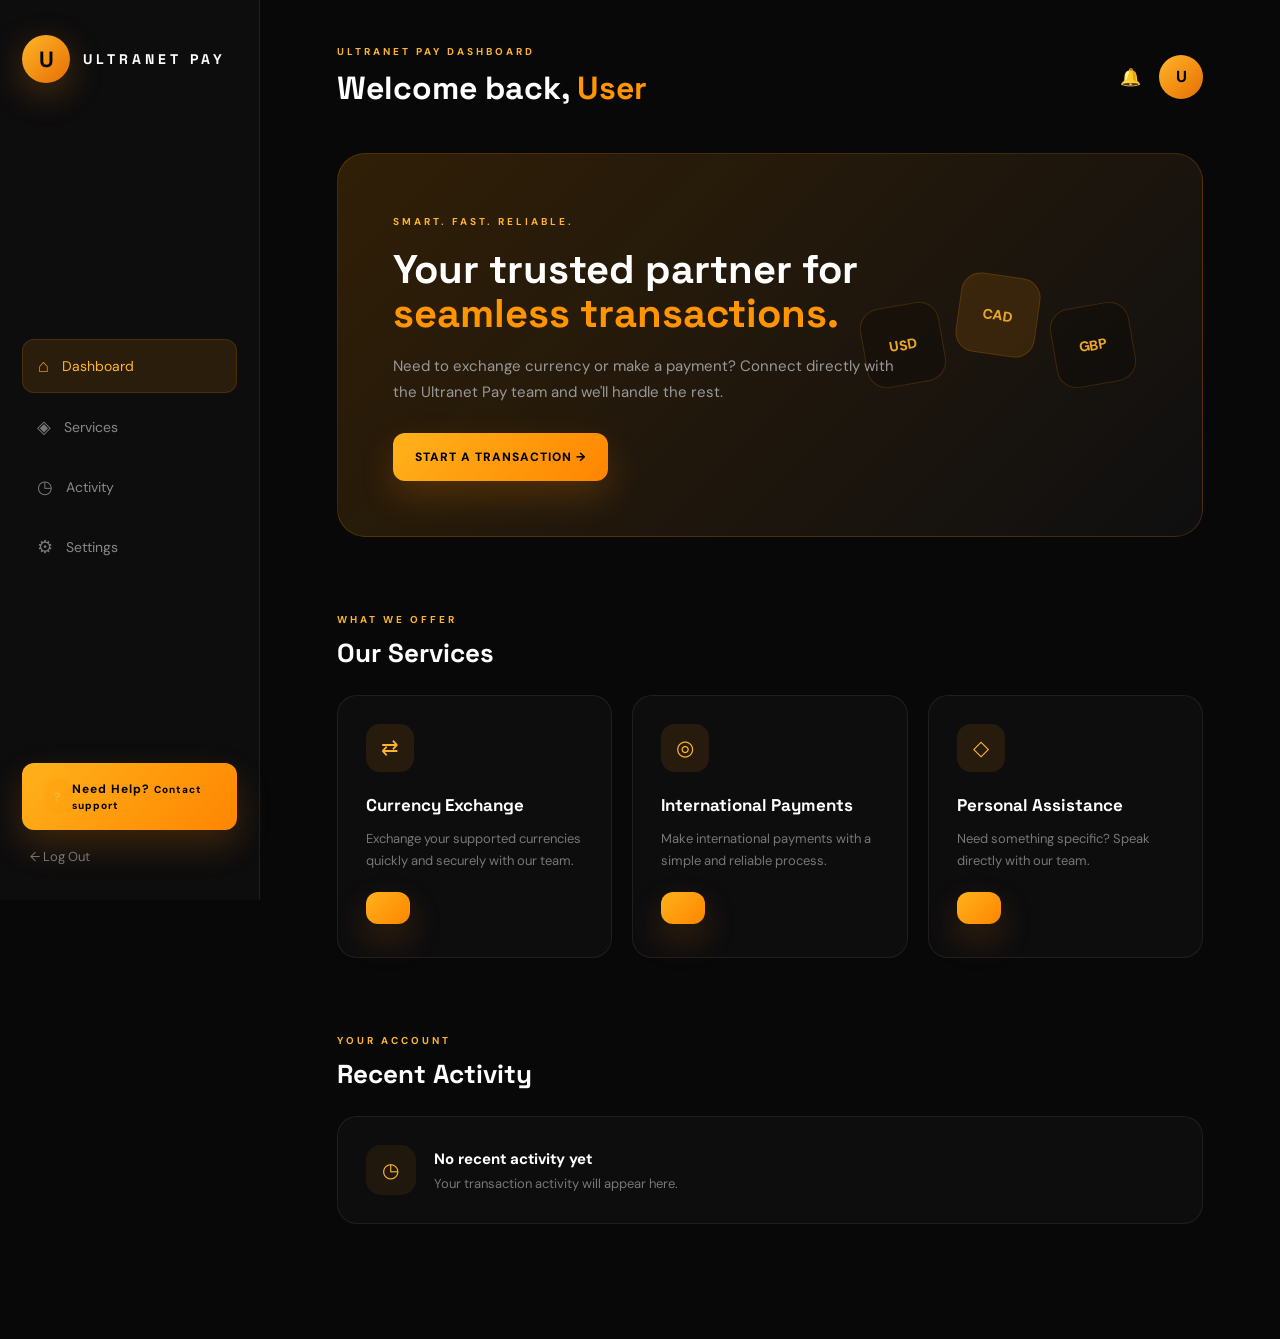
==== dashboard.html @ 77c3b5e5 "Add files via upload" ====
<!DOCTYPE html>
<html lang="en">
<head>
    <meta charset="UTF-8">
    <meta name="viewport" content="width=device-width, initial-scale=1.0">

    <title>Dashboard | Ultranet Pay</title>

    <link rel="stylesheet" href="ultranet.css">
</head>

<body>

    <main class="dashboard-page">

        <!-- SIDEBAR -->
        <aside class="sidebar">

            <!-- Logo -->
            <a href="dashboard.html" class="brand-logo">

                <div class="brand-icon">U</div>

                <span class="brand-name">
                    ULTRANET PAY
                </span>

            </a>


            <!-- Navigation -->
            <nav class="dashboard-nav">

                <a href="dashboard.html" class="nav-item active">
                    <span>⌂</span>
                    Dashboard
                </a>

                <a href="#services" class="nav-item">
                    <span>◈</span>
                    Services
                </a>

                <a href="#activity" class="nav-item">
                    <span>◷</span>
                    Activity
                </a>

                <a href="settings.html" class="nav-item">
                    <span>⚙</span>
                    Settings
                </a>

            </nav>


            <!-- Support -->
            <div class="sidebar-bottom">

                <a href="https://wa.me/12492884792" class="whatsapp-button" target="_blank">

                    <span class="support-icon">?</span>

                    <div>
                        <strong>Need Help?</strong>
                        <small>Contact support</small>
                    </div>

                </a>


                <a href="ultranet.html" class="logout-button">
                    ← Log Out
                </a>

            </div>

        </aside>



        <!-- MAIN CONTENT -->
        <section class="dashboard-content">

            <!-- Top Bar -->
            <header class="dashboard-header">

                <div>
                    <p class="dashboard-date">
                        ULTRANET PAY DASHBOARD
                    </p>

                    <h1>
                        Welcome back, <span id="userName">User</span>
                    </h1>
                </div>


                <div class="profile-preview">

                    <div class="notification">
                        🔔
                    </div>

                    <div class="user-avatar" id="userAvatar">
    U
</div>

                </div>

            </header>



            <!-- HERO CARD -->
            <section class="dashboard-hero">

                <div class="hero-glow"></div>

                <div class="dashboard-hero-content">

                    <span class="dashboard-tag">
                        SMART. FAST. RELIABLE.
                    </span>

                    <h2>
                        Your trusted partner for
                        <span>seamless transactions.</span>
                    </h2>

                    <p>
                        Need to exchange currency or make a payment?
                        Connect directly with the Ultranet Pay team
                        and we'll handle the rest.
                    </p>


                    <a
                        href="transaction.html"
                        class="whatsapp-button"
                    >
                        START A TRANSACTION →
                    </a>

                </div>


                <div class="hero-currency">

                    <div class="floating-currency">
                        USD
                    </div>

                    <div class="floating-currency middle">
                        CAD
                    </div>

                    <div class="floating-currency">
                        GBP
                    </div>

                </div>

            </section>



            <!-- SERVICES -->
            <section
                class="dashboard-section"
                id="services"
            >

                <div class="section-heading">
                    <div>
                        <span>
                            WHAT WE OFFER
                        </span>

                        <h2>
                            Our Services
                        </h2>
                    </div>

                </div>


                <div class="service-grid">


                    <!-- SERVICE 1 -->
                    <div class="service-card">

                        <div class="service-icon">
                            ⇄
                        </div>

                        <h3>
                            Currency Exchange
                        </h3>

                        <p>
                            Exchange your supported currencies
                            quickly and securely with our team.
                        </p>

                        <a href="https://wa.me/12492884792" class="whatsapp-button" target="_blank">
                        </a>

                    </div>



                    <!-- SERVICE 2 -->
                    <div class="service-card">

                        <div class="service-icon">
                            ◎
                        </div>

                        <h3>
                            International Payments
                        </h3>

                        <p>
                            Make international payments
                            with a simple and reliable process.
                        </p>

                        <a href="https://wa.me/12492884792" class="whatsapp-button" target="_blank">
                        </a>

                    </div>



                    <!-- SERVICE 3 -->
                    <div class="service-card">

                        <div class="service-icon">
                            ◇
                        </div>

                        <h3>
                            Personal Assistance
                        </h3>

                        <p>
                            Need something specific?
                            Speak directly with our team.
                        </p>

                        <a href="https://wa.me/12492884792" class="whatsapp-button" target="_blank">
                        </a>

                    </div>


                </div>

            </section>



            <!-- ACTIVITY -->
            <section
                class="dashboard-section"
                id="activity"
            >

                <div class="section-heading">

                    <div>

                        <span>
                            YOUR ACCOUNT
                        </span>

                        <h2>
                            Recent Activity
                        </h2>

                    </div>

                </div>


                <div class="activity-card">

                    <div class="activity-icon">
                        ◷
                    </div>

                    <div>

                        <h3>
                            No recent activity yet
                        </h3>

                        <p>
                            Your transaction activity will
                            appear here.
                        </p>

                    </div>

                </div>

            </section>

        </section>

    </main>

    <script>

    const userName =
        localStorage.getItem(
            "ultranetName"
        );


    const dashboardName =
        document.getElementById(
            "userName"
        );


    const userAvatar =
        document.getElementById(
            "userAvatar"
        );


    if (userName) {

        dashboardName.textContent =
            userName;


        userAvatar.textContent =
            userName.charAt(0).toUpperCase();

    }

</script>

</body>
</html>
---- ultranet.css ----
@import url('https://fonts.googleapis.com/css2?family=DM+Sans:wght@400;500;600;700&family=Space+Grotesk:wght@500;600;700&display=swap');


/* =========================
   RESET
========================= */

* {
    margin: 0;
    padding: 0;
    box-sizing: border-box;
}


/* =========================
   COLORS
========================= */

:root {
    --orange: #ff9500;
    --orange-light: #ffb52b;
    --orange-dark: #e66f00;

    --black: #050505;
    --dark: #0c0c0e;

    --white: #ffffff;
    --gray: #909094;

    --border: rgba(255, 255, 255, 0.10);
}


/* =========================
   BODY
========================= */

body {
    background: var(--black);
    color: var(--white);

    font-family: "DM Sans", sans-serif;

    min-height: 100vh;
}


/* =========================
   LOGIN PAGE
========================= */

.login-page {
    min-height: 100vh;

    display: grid;

    grid-template-columns:
        1.15fr 0.85fr;
}


/* =========================
   LEFT SIDE
========================= */

.login-branding {
    min-height: 100vh;

    padding: 50px 7%;

    display: flex;

    flex-direction: column;

    justify-content: space-between;

    position: relative;

    overflow: hidden;
}


/* Orange Glow */

.login-branding::before {
    content: "";

    position: absolute;

    width: 700px;
    height: 700px;

    background:
        radial-gradient(
            circle,
            rgba(255, 149, 0, 0.20),
            transparent 70%
        );

    bottom: -300px;
    left: -250px;

    pointer-events: none;
}


/* Grid */

.background-grid {
    position: absolute;

    inset: 0;

    opacity: 0.06;

    background-image:
        linear-gradient(
            rgba(255,255,255,.3) 1px,
            transparent 1px
        ),
        linear-gradient(
            90deg,
            rgba(255,255,255,.3) 1px,
            transparent 1px
        );

    background-size:
        55px 55px;

    pointer-events: none;
}


/* =========================
   LOGO
========================= */

.brand-logo {
    display: flex;

    align-items: center;

    gap: 13px;

    text-decoration: none;

    position: relative;

    z-index: 2;
}


.brand-icon {
    width: 48px;
    height: 48px;

    border-radius: 50%;

    display: grid;

    place-items: center;

    background:
        linear-gradient(
            135deg,
            var(--orange-light),
            var(--orange-dark)
        );

    color: #000;

    font-family:
        "Space Grotesk",
        sans-serif;

    font-weight: 700;

    font-size: 22px;

    box-shadow:
        0 10px 35px
        rgba(255,149,0,.25);
}


.brand-name {
    color: white;

    font-family:
        "Space Grotesk",
        sans-serif;

    font-size: 14px;

    font-weight: 700;

    letter-spacing: 4px;
}


/* =========================
   HERO
========================= */

.login-hero {
    position: relative;

    z-index: 2;

    max-width: 650px;
}


.hero-tag {
    display: inline-block;

    color: var(--orange-light);

    font-size: 11px;

    font-weight: 700;

    letter-spacing: 4px;

    margin-bottom: 22px;
}


.login-hero h1 {
    font-family:
        "Space Grotesk",
        sans-serif;

    font-size:
        clamp(50px, 6vw, 82px);

    line-height: .95;

    letter-spacing: -3px;

    margin-bottom: 25px;
}


.login-hero h1 span {
    display: block;

    color: var(--orange);
}


.login-hero p {
    color: #9b9b9b;

    font-size: 17px;

    line-height: 1.7;

    max-width: 530px;
}


/* =========================
   CURRENCY DISPLAY
========================= */

.currency-display {
    margin-top: 40px;

    display: flex;

    align-items: center;

    gap: 15px;

    flex-wrap: wrap;
}


.currency-box {
    padding:
        13px 18px;

    border-radius: 12px;

    background:
        rgba(255,149,0,.10);

    border:
        1px solid
        rgba(255,149,0,.25);

    color:
        var(--orange-light);

    font-weight: 700;
}


.currency-arrow {
    color: var(--orange);

    font-size: 22px;
}

/* =========================
   TRUST INFO
========================= */

.trust-info {
    display: flex;

    gap: 40px;

    flex-wrap: wrap;

    position: relative;

    z-index: 2;
}


.trust-info div {
    display: flex;

    flex-direction: column;

    gap: 5px;
}


.trust-info strong {
    font-size: 13px;
}


.trust-info span {
    color: #666;

    font-size: 12px;
}


/* =========================
   LOGIN SECTION
========================= */

.login-section {
    min-height: 100vh;

    display: flex;

    align-items: center;

    justify-content: center;

    padding: 35px;

    position: relative;
}


/* Top Glow */

.login-section::before {
    content: "";

    position: absolute;

    width: 500px;
    height: 500px;

    background:
        radial-gradient(
            circle,
            rgba(255,149,0,.08),
            transparent 70%
        );

    top: -250px;
    right: -250px;

    pointer-events: none;
}


/* =========================
   LOGIN CARD
========================= */

.login-card {
    width: 100%;

    max-width: 470px;

    padding: 45px;

    border-radius: 28px;

    background:
        linear-gradient(
            135deg,
            rgba(255,255,255,.09),
            rgba(255,255,255,.02)
        );

    border:
        1px solid
        var(--border);

    backdrop-filter:
        blur(20px);

    box-shadow:
        0 30px 80px
        rgba(0,0,0,.55);

    position: relative;

    z-index: 2;
}


.login-card h2 {
    font-family:
        "Space Grotesk",
        sans-serif;

    font-size: 36px;

    margin-bottom: 10px;
}


.login-card > p {
    color: #888;

    font-size: 14px;

    line-height: 1.6;

    margin-bottom: 35px;
}


/* =========================
   FORM
========================= */

.form-group {
    margin-bottom: 20px;
}


.form-group label {
    display: block;

    margin-bottom: 9px;

    font-size: 13px;

    color: #d5d5d5;
}


.form-group input {
    width: 100%;

    height: 56px;

    padding:
        0 17px;

    border-radius: 13px;

    border:
        1px solid
        rgba(255,255,255,.10);

    background:
        rgba(0,0,0,.30);

    color: white;

    font-family: inherit;

    outline: none;

    transition: .3s;
}


.form-group input::placeholder {
    color: #5f5f63;
}


.form-group input:focus {
    border-color:
        var(--orange);

    box-shadow:
        0 0 0 4px
        rgba(255,149,0,.08);
}


/* =========================
   OPTIONS
========================= */

.login-options {
    display: flex;

    align-items: center;

    justify-content: space-between;

    margin:
        5px 0 27px;

    font-size: 13px;
}


.remember-me {
    display: flex;

    align-items: center;

    gap: 8px;

    color: #999;
}


.remember-me input {
    width: 16px;

    height: 16px;

    accent-color:
        var(--orange);
}


.login-options a {
    color:
        var(--orange-light);

    text-decoration: none;
}


/* =========================
   BUTTON
========================= */

.main-button {
    width: 100%;

    height: 58px;

    border: none;

    border-radius: 14px;

    cursor: pointer;

    background:
        linear-gradient(
            135deg,
            #ffb21b,
            #ff8500
        );

    color: #080808;

    font-family:
        "Space Grotesk",
        sans-serif;

    font-size: 14px;

    font-weight: 800;

    letter-spacing: 1px;

    transition: .3s;

    box-shadow:
        0 15px 35px
        rgba(255,133,0,.20);
}


.main-button:hover {
    transform:
        translateY(-2px);

    box-shadow:
        0 20px 45px
        rgba(255,133,0,.35);
}


/* =========================
   BOTTOM LINK
========================= */

.bottom-link {
    text-align: center;

    margin-top: 28px;

    color: #777;

    font-size: 14px;
}


.bottom-link a {
    color:
        var(--orange-light);

    text-decoration: none;

    font-weight: 600;

    margin-left: 5px;
}


/* =========================
   MOBILE
========================= */

@media (max-width: 900px) { .login-page {
        grid-template-columns: 1fr;
    }


    .login-branding {
        min-height: auto;

        padding:
            35px 25px
            70px;
    }


    .login-hero {
        margin-top: 100px;
    }


    .login-hero h1 {
        font-size: 55px;
    }


    .trust-info {
        display: none;
    }


    .login-section {
        min-height: auto;

        padding:
            20px 20px
            50px;
    }


    .login-card {
        padding:
            35px 25px;
    }

}

/* =========================
   SIGNUP PAGE
========================= */

.signup-page {
    min-height: 100vh;

    display: grid;

    grid-template-columns:
        1fr 1fr;

    background: var(--black);
}


/* =========================
   SIGNUP BRANDING
========================= */

.signup-branding {
    min-height: 100vh;

    padding: 50px 8%;

    display: flex;

    flex-direction: column;

    justify-content: space-between;

    position: relative;

    overflow: hidden;
}


/* Orange Glow */

.signup-branding::before {
    content: "";

    position: absolute;

    width: 650px;
    height: 650px;

    background:
        radial-gradient(
            circle,
            rgba(255,149,0,.18),
            transparent 70%
        );

    bottom: -300px;
    left: -250px;

    pointer-events: none;
}


/* Grid */

.signup-background-grid {
    position: absolute;

    inset: 0;

    opacity: .06;

    background-image:
        linear-gradient(
            rgba(255,255,255,.3) 1px,
            transparent 1px
        ),
        linear-gradient(
            90deg,
            rgba(255,255,255,.3) 1px,
            transparent 1px
        );

    background-size: 55px 55px;

    pointer-events: none;
}


/* =========================
   SIGNUP HERO
========================= */

.signup-hero {
    position: relative;

    z-index: 2;

    max-width: 560px;
}


.signup-hero h1 {
    font-family:
        "Space Grotesk",
        sans-serif;

    font-size:
        clamp(45px, 5vw, 70px);

    line-height: 1;

    letter-spacing: -2px;

    margin-bottom: 25px;
}


.signup-hero h1 span {
    display: block;

    color: var(--orange);
}


.signup-hero > p {
    color: #999;

    font-size: 16px;

    line-height: 1.7;

    max-width: 500px;
}


/* =========================
   SIGNUP FEATURES
========================= */

.signup-features {
    margin-top: 45px;

    display: flex;

    flex-direction: column;

    gap: 22px;
}


.feature-item {
    display: flex;

    align-items: center;

    gap: 15px;
}


.feature-icon {
    width: 45px;
    height: 45px;

    display: grid;

    place-items: center;

    border-radius: 13px;

    background:
        rgba(255,149,0,.10);

    border:
        1px solid
        rgba(255,149,0,.20);

    color:
        var(--orange-light);

    font-size: 18px;
}


.feature-item h3 {
    font-size: 14px;

    margin-bottom: 4px;
}


.feature-item p {
    color: #777;

    font-size: 12px;
}


.signup-footer {
    position: relative;

    z-index: 2;

    color: #555;

    font-size: 12px;
}


/* =========================
   SIGNUP FORM SECTION
========================= */

.signup-section {
    min-height: 100vh;

    display: flex;

    align-items: center;

    justify-content: center;

    padding: 50px 35px;

    position: relative;
}


/* =========================
   SIGNUP CARD
========================= */

.signup-card {
    width: 100%;

    max-width: 480px;

    padding: 45px;

    border-radius: 28px;

    background:
        linear-gradient(
            135deg,
            rgba(255,255,255,.09),
            rgba(255,255,255,.02)
        );

    border:
        1px solid
        var(--border);

    backdrop-filter:
        blur(20px);

    box-shadow:
        0 30px 80px
        rgba(0,0,0,.55);

    position: relative;

    z-index: 2;
}


.signup-card h2 {
    font-family:
        "Space Grotesk",
        sans-serif;

    font-size: 34px;

    margin-bottom: 10px;
}


.signup-card > p {
    color: #888;

    font-size: 14px;

    margin-bottom: 30px;
}


/* =========================
   TERMS
========================= */

.terms-check {
    display: flex;

    align-items: flex-start;

    gap: 10px;

    color: #888;

    font-size: 12px;

    line-height: 1.5;

    margin:
        5px 0 25px;

    cursor: pointer;
}


.terms-check input {
    width: 16px;

    height: 16px;

    margin-top: 2px;

    accent-color:
        var(--orange);
}


.terms-check a {
    color:
        var(--orange-light);

    text-decoration: none;
}

/* =========================
   SIGNUP MOBILE
========================= */

@media (max-width: 900px) {

    .signup-page {
        grid-template-columns: 1fr;
    }


    .signup-branding {
        min-height: auto;

        padding:
            35px 25px
            70px;
    }


    .signup-hero {
        margin-top: 90px;
    }


    .signup-hero h1 {
        font-size: 48px;
    }


    .signup-footer {
        display: none;
    }


    .signup-section {
        min-height: auto;

        padding:
            20px 20px
            50px;
    }


    .signup-card {
        padding:
            35px 25px;
    }

}

/* =========================
   DASHBOARD
========================= */

.dashboard-page {
    min-height: 100vh;
    display: flex;
    background: #080809;
}


/* =========================
   SIDEBAR
========================= */

.sidebar {
    width: 260px;
    min-height: 100vh;

    padding: 35px 22px;

    display: flex;
    flex-direction: column;
    justify-content: space-between;

    background: rgba(255,255,255,.025);

    border-right:
        1px solid
        rgba(255,255,255,.07);

    position: fixed;
    left: 0;
    top: 0;
}


.dashboard-nav {
    margin-top: 65px;

    display: flex;
    flex-direction: column;

    gap: 8px;
}


.nav-item {
    display: flex;
    align-items: center;

    gap: 13px;

    padding: 14px 15px;

    border-radius: 12px;

    color: #888;

    text-decoration: none;

    font-size: 14px;

    transition: .3s;
}


.nav-item span {
    color: #777;

    font-size: 18px;
}


.nav-item:hover {
    background:
        rgba(255,149,0,.08);

    color:
        var(--orange-light);
}


.nav-item.active {
    background:
        rgba(255,149,0,.12);

    color:
        var(--orange-light);

    border:
        1px solid
        rgba(255,149,0,.15);
}


.nav-item.active span {
    color:
        var(--orange);
}


/* =========================
   SIDEBAR BOTTOM
========================= */

.sidebar-bottom {
    display: flex;

    flex-direction: column;

    gap: 18px;
}


.support-card {
    display: flex;

    align-items: center;

    gap: 12px;

    padding: 14px;

    border-radius: 15px;

    background:
        rgba(255,149,0,.07);

    border:
        1px solid
        rgba(255,149,0,.12);

    text-decoration: none;

    color: white;
}


.support-icon {
    width: 35px;
    height: 35px;

    display: grid;

    place-items: center;

    border-radius: 10px;

    background:
        rgba(255,149,0,.15);

    color:
        var(--orange-light);
}


.support-card strong {
    display: block;

    font-size: 12px;

    margin-bottom: 3px;
}


.support-card small {
    color: #777;

    font-size: 10px;
}


.logout-button {
    color: #777;

    text-decoration: none;

    font-size: 13px;

    padding-left: 8px;

    transition: .3s;
}


.logout-button:hover {
    color:
        var(--orange-light);
}


/* =========================
   MAIN CONTENT
========================= */

.dashboard-content {
    width: 100%;

    margin-left: 260px;

    padding: 45px 6%;

    max-width: 1600px;
}


/* =========================
   HEADER
========================= */

.dashboard-header {
    display: flex;

    align-items: center;

    justify-content: space-between;

    margin-bottom: 45px;
}


.dashboard-date {
    color:
        var(--orange-light);

    font-size: 10px;

    font-weight: 700;

    letter-spacing: 3px;

    margin-bottom: 10px;
}


.dashboard-header h1 {
    font-family:
        "Space Grotesk",
        sans-serif;

    font-size: 32px;
}


.dashboard-header h1 span {
    color:
        var(--orange);
}


.profile-preview {
    display: flex;

    align-items: center;

    gap: 18px;
}


.notification {
    font-size: 17px;

    cursor: pointer;
}


.user-avatar {
    width: 44px;
    height: 44px;

    display: grid;

    place-items: center;

    border-radius: 50%;

    background:
        linear-gradient(
            135deg,
            var(--orange-light),
            var(--orange-dark)
        );

    color: black;

    font-weight: 700;
}


/* =========================
   HERO
========================= */

.dashboard-hero {
    min-height: 330px;

    padding: 55px;

    border-radius: 28px;

    background:
        linear-gradient(
            135deg,
            rgba(255,149,0,.17),
            rgba(255,255,255,.03)
        );

    border:
        1px solid
        rgba(255,149,0,.18);

    position: relative;

    overflow: hidden;

    margin-bottom: 70px;
}


.dashboard-hero-content {
    max-width: 600px;

    position: relative;

    z-index: 2;
}


.dashboard-tag {
    color:
        var(--orange-light);

    font-size: 10px; font-weight: 700;

    letter-spacing: 3px;
}


.dashboard-hero h2 {
    font-family:
        "Space Grotesk",
        sans-serif;

    font-size: 40px;

    line-height: 1.1;

    margin:
        18px 0;
}


.dashboard-hero h2 span {
    display: block;

    color:
        var(--orange);
}


.dashboard-hero p {
    color: #999;

    font-size: 15px;

    line-height: 1.7;

    max-width: 520px;

    margin-bottom: 28px;
}


/* =========================
   WHATSAPP BUTTON
========================= */

.whatsapp-button {
    display: inline-flex;

    align-items: center;

    padding:
        16px 22px;

    border-radius: 12px;

    background:
        linear-gradient(
            135deg,
            #ffb21b,
            #ff8500
        );

    color: black;

    text-decoration: none;

    font-size: 12px;

    font-weight: 800;

    letter-spacing: 1px;

    box-shadow:
        0 15px 35px
        rgba(255,133,0,.20);

    transition: .3s;
}


.whatsapp-button:hover {
    transform:
        translateY(-2px);
}


/* =========================
   FLOATING CURRENCIES
========================= */

.hero-currency {
    position: absolute;

    right: 8%;

    top: 50%;

    transform:
        translateY(-50%);

    display: flex;

    align-items: center;

    gap: 15px;

    opacity: .9;
}


.floating-currency {
    width: 80px;
    height: 80px;

    display: grid;

    place-items: center;

    border-radius: 20px;

    background:
        rgba(0,0,0,.20);

    border:
        1px solid
        rgba(255,149,0,.20);

    color:
        var(--orange-light);

    font-weight: 800;

    font-size: 14px;

    transform:
        rotate(-10deg);
}


.floating-currency.middle {
    transform:
        translateY(-30px)
        rotate(8deg);

    background:
        rgba(255,149,0,.15);
}


/* =========================
   SECTIONS
========================= */

.dashboard-section {
    margin-bottom: 70px;
}


.section-heading {
    display: flex;

    justify-content: space-between;

    align-items: center;

    margin-bottom: 25px;
}


.section-heading span {
    color:
        var(--orange-light);

    font-size: 10px;

    font-weight: 700;

    letter-spacing: 3px;
}


.section-heading h2 {
    font-family:
        "Space Grotesk",
        sans-serif;

    font-size: 26px;

    margin-top: 8px;
}


/* =========================
   SERVICES
========================= */

.service-grid {
    display: grid;

    grid-template-columns:
        repeat(3, 1fr);

    gap: 20px;
}


.service-card {
    padding: 28px;

    border-radius: 20px;

    background:
        rgba(255,255,255,.025);

    border:
        1px solid
        rgba(255,255,255,.07);

    transition: .3s;
}


.service-card:hover {
    transform:
        translateY(-5px);

    border-color:
        rgba(255,149,0,.30);

    background:
        rgba(255,149,0,.04);
}


.service-icon {
    width: 48px;
    height: 48px;

    display: grid;

    place-items: center;

    border-radius: 14px;

    background:
        rgba(255,149,0,.10);

    color:
        var(--orange-light);

    font-size: 21px;

    margin-bottom: 22px;
}


.service-card h3 {
    font-family:
        "Space Grotesk",
        sans-serif;

    font-size: 17px;

    margin-bottom: 12px;
}


.service-card p {
    color: #777;

    font-size: 13px;

    line-height: 1.7;

    margin-bottom: 20px;
}


.service-card a {
    color:
        var(--orange-light);

    text-decoration: none;

    font-size: 12px;

    font-weight: 700;
}


/* =========================
   ACTIVITY
========================= */

.activity-card {
    display: flex;

    align-items: center;

    gap: 18px;

    padding: 28px;

    border-radius: 20px;

    background:
        rgba(255,255,255,.025);

    border:
        1px solid
        rgba(255,255,255,.07);
}


.activity-icon {
    width: 50px;
    height: 50px;

    display: grid;

    place-items: center;

    border-radius: 15px;

    background:
        rgba(255,149,0,.08);

    color:
        var(--orange-light);

    font-size: 20px;
}

.activity-card h3 {
    font-size: 15px;

    margin-bottom: 6px;
}


.activity-card p {
    color: #777;

    font-size: 13px;
}


/* =========================
   DASHBOARD MOBILE
========================= */

@media (max-width: 900px) {

    .sidebar {
        width: 100%;

        min-height: auto;

        height: auto;

        position: relative;

        padding: 25px;

        flex-direction: row;

        align-items: center;
    }


    .dashboard-nav {
        display: none;
    }


    .sidebar-bottom {
        display: none;
    }


    .dashboard-content {
        margin-left: 0;

        padding: 35px 20px;
    }


    .dashboard-header {
        margin-bottom: 30px;
    }


    .dashboard-header h1 {
        font-size: 25px;
    }


    .dashboard-hero {
        padding: 35px 25px;

        min-height: auto;

        margin-bottom: 50px;
    }


    .dashboard-hero h2 {
        font-size: 30px;
    }


    .hero-currency {
        display: none;
    }


    .service-grid {
        grid-template-columns: 1fr;
    }

}
/* =========================
   SERVICES PAGE
========================= */

.services-page {
    min-height: 100vh;
    background: #080809;
}


/* =========================
   SERVICES CONTENT
========================= */

.services-content {
    margin-left: 260px;
    padding: 55px 6%;
    max-width: 1600px;
}


/* =========================
   SERVICES HEADER
========================= */

.services-header {
    display: flex;
    justify-content: space-between;
    align-items: flex-end;
    gap: 30px;

    margin-bottom: 65px;
}


.page-tag {
    display: inline-block;

    color: var(--orange-light);

    font-size: 10px;
    font-weight: 700;

    letter-spacing: 3px;

    margin-bottom: 15px;
}


.services-header h1 {
    font-family: "Space Grotesk", sans-serif;

    font-size: clamp(38px, 5vw, 65px);

    line-height: 1;

    letter-spacing: -2px;

    margin-bottom: 18px;
}


.services-header h1 span {
    display: block;
    color: var(--orange);
}


.services-header p {
    max-width: 500px;

    color: #888;

    font-size: 15px;

    line-height: 1.7;
}


.header-whatsapp {
    display: inline-flex;

    align-items: center;

    padding: 15px 22px;

    border-radius: 12px;

    border:
        1px solid
        rgba(255,149,0,.25);

    background:
        rgba(255,149,0,.08);

    color:
        var(--orange-light);

    text-decoration: none;

    font-size: 11px;

    font-weight: 700;

    letter-spacing: 1px;

    white-space: nowrap;

    transition: .3s;
}


.header-whatsapp:hover {
    background:
        rgba(255,149,0,.15);

    transform:
        translateY(-2px);
}


/* =========================
   MAIN SERVICES
========================= */

.main-services {
    display: grid;

    grid-template-columns:
        repeat(3, 1fr);

    gap: 20px;

    margin-bottom: 90px;
}


/* =========================
   SERVICE CARD
========================= */

.main-service-card {
    min-height: 480px;

    padding: 32px;

    border-radius: 24px;

    background:
        linear-gradient(
            145deg,
            rgba(255,255,255,.05),
            rgba(255,255,255,.015)
        );

    border:
        1px solid
        rgba(255,255,255,.08);

    position: relative;

    overflow: hidden;

    display: flex;

    flex-direction: column;

    transition: .35s ease;
}


/* Orange Glow */

.main-service-card::before {
    content: "";

    position: absolute;

    width: 220px;
    height: 220px;

    background:
        rgba(255,149,0,.08);

    filter:
        blur(70px);

    right: -100px;
    top: -100px;

    border-radius: 50%;

    pointer-events: none;
}


.main-service-card:hover {
    transform:
        translateY(-7px);

    border-color:
        rgba(255,149,0,.30);

    background:
        linear-gradient(
            145deg,
            rgba(255,149,0,.09),
            rgba(255,255,255,.02)
        );
}


.service-number {
    color: #555;

    font-size: 11px;

    font-weight: 700;

    letter-spacing: 2px;

    margin-bottom: 35px;

    position: relative;

    z-index: 2;
}


.large-service-icon {
    width: 68px;
    height: 68px;

    display: grid;

    place-items: center;

    border-radius: 20px;

    background:
        rgba(255,149,0,.10);

    border:
        1px solid
        rgba(255,149,0,.18);

    color:
        var(--orange-light);

    font-size: 28px;

    margin-bottom: 30px;

    position: relative;

    z-index: 2;
}


.service-label {
    color:
        var(--orange-light);

    font-size: 9px;

    font-weight: 700;

    letter-spacing: 2px;

    margin-bottom: 12px;

    position: relative;

    z-index: 2;
}


.main-service-card h2 {
    font-family:
        "Space Grotesk",
        sans-serif;

    font-size: 24px;

    margin-bottom: 15px;

    position: relative;

    z-index: 2;
}


.main-service-card p {
    color: #888;

    font-size: 13px;

    line-height: 1.7;

    position: relative;

    z-index: 2;
}


/* =========================
   CURRENCIES
========================= */

.supported-currencies {
    display: flex;

    gap: 8px;
    flex-wrap: wrap;

    margin-top: 25px;

    position: relative;

    z-index: 2;
}


.supported-currencies span {
    padding:
        7px 10px;

    border-radius: 8px;

    background:
        rgba(255,149,0,.08);

    border:
        1px solid
        rgba(255,149,0,.15);

    color:
        var(--orange-light);

    font-size: 10px;

    font-weight: 700;
}


/* =========================
   SERVICE ACTION
========================= */

.service-action {
    margin-top: auto;

    padding-top: 30px;

    color:
        var(--orange-light);

    text-decoration: none;

    font-size: 11px;

    font-weight: 700;

    letter-spacing: 1px;

    position: relative;

    z-index: 2;

    transition: .3s;
}


.service-action:hover {
    color: white;
}


/* =========================
   HOW IT WORKS
========================= */

.how-it-works {
    margin-bottom: 90px;
}


.section-title {
    margin-bottom: 30px;
}


.section-title span {
    color:
        var(--orange-light);

    font-size: 10px;

    font-weight: 700;

    letter-spacing: 3px;
}


.section-title h2 {
    font-family:
        "Space Grotesk",
        sans-serif;

    font-size: 32px;

    margin-top: 12px
    }


/* =========================
   STEPS
========================= */

.steps-grid {
    display: grid;

    grid-template-columns:
        repeat(3, 1fr);

    gap: 20px;
}


.step-card {
    padding: 28px;

    border-radius: 20px;

    background:
        rgba(255,255,255,.025);

    border:
        1px solid
        rgba(255,255,255,.07);

    transition: .3s;
}


.step-card:hover {
    border-color:
        rgba(255,149,0,.25);
}


.step-number {
    width: 42px;
    height: 42px;

    display: grid;

    place-items: center;

    border-radius: 50%;

    background:
        rgba(255,149,0,.10);

    color:
        var(--orange-light);

    font-size: 13px;

    font-weight: 700;

    margin-bottom: 20px;
}


.step-card h3 {
    font-family:
        "Space Grotesk",
        sans-serif;

    font-size: 16px;

    margin-bottom: 10px;
}


.step-card p {
    color: #777;

    font-size: 13px;

    line-height: 1.7;
}


/* =========================
   SERVICES CTA
========================= */

.services-cta {
    padding: 50px;

    border-radius: 25px;

    display: flex;

    justify-content: space-between;

    align-items: center;

    gap: 30px;

    background:
        linear-gradient(
            135deg,
            rgba(255,149,0,.16),
            rgba(255,149,0,.04)
        );

    border:
        1px solid
        rgba(255,149,0,.20);

    margin-bottom: 40px;

    position: relative;

    overflow: hidden;
}


.services-cta::before {
    content: "";

    position: absolute;

    width: 350px;
    height: 350px;

    border-radius: 50%;

    background:
        rgba(255,149,0,.10);

    filter:
        blur(80px);

    right: -150px;
    bottom: -200px;
}


.services-cta div {
    position: relative;
    z-index: 2;
}


.services-cta span {
    color:
        var(--orange-light);

    font-size: 10px;

    font-weight: 700;

    letter-spacing: 3px;
}


.services-cta h2 {
    font-family:
        "Space Grotesk",
        sans-serif;

    font-size: 30px;

    margin:
        15px 0 10px;
}


.services-cta p {
    color: #888;

    font-size: 14px;
}


.cta-button {
    position: relative;

    z-index: 2;

    display: inline-flex;

    align-items: center;

    justify-content: center;

    padding:
        17px 25px;

    border-radius: 13px;

    background:
        linear-gradient(
            135deg,
            var(--orange-light),
            var(--orange-dark)
        );

    color: #080808;

    text-decoration: none;

    font-size: 11px;

    font-weight: 800;

    letter-spacing: 1px;

    white-space: nowrap;

    transition: .3s;

    box-shadow:
        0 15px 35px
        rgba(255,133,0,.20);
}


.cta-button:hover {
    transform:
        translateY(-3px);

    box-shadow:
        0 20px 45px
        rgba(255,133,0,.35);
}


/* =========================
   SERVICES MOBILE
========================= */

@media (max-width: 1100px) {

    .main-services {
        grid-template-columns:
            1fr 1fr;
    }

}


@media (max-width: 900px) {

    .services-content {
        margin-left: 0;

        padding: 40px 20px;
    }


    .services-header {
        flex-direction: column;

        align-items: flex-start;

        margin-bottom: 45px;
    }


    .main-services {
        grid-template-columns: 1fr;

        margin-bottom: 60px;
    }


    .main-service-card {
        min-height: 420px;
    }


    .steps-grid {
        grid-template-columns: 1fr;
    }


    .how-it-works {
        margin-bottom: 60px;
    }


    .services-cta {
        padding: 35px 25px;

        flex-direction: column;

        align-items: flex-start;
    }


    .services-cta h2 {
        font-size: 26px;
    }

}


@media (max-width: 500px) {

    .services-header h1 {
        font-size: 42px;
    }


    .main-service-card {
        padding: 25px;
    }


    .services-cta {
        padding: 30px 20px;
    }


    .cta-button {
        width: 100%;
    }

}

/* =========================
   SETTINGS PAGE
========================= */

.settings-page {
    min-height: 100vh;
    background: #080809;
}


/* =========================
   SETTINGS CONTENT
========================= */

.settings-content {
    margin-left: 260px;

    padding: 55px 6%;

    max-width: 1500px;
}


/* =========================
   SETTINGS HEADER
========================= */

.settings-header {
    margin-bottom: 55px;
}


.settings-header h1 {
    font-family:
        "Space Grotesk",
        sans-serif;

    font-size:
        clamp(40px, 5vw, 65px);

    line-height: 1;

    letter-spacing: -2px;

    margin-bottom: 18px;
}


.settings-header h1 span {
    display: block;

    color: var(--orange);
}


.settings-header p {
    max-width: 520px;

    color: #888;

    font-size: 15px;

    line-height: 1.7;
}


/* =========================
   SETTINGS CARD
========================= */

.settings-card {
    padding: 35px;

    border-radius: 24px;

    background:
        linear-gradient(
            145deg,
            rgba(255,255,255,.045),
            rgba(255,255,255,.015)
        );

    border:
        1px solid
        rgba(255,255,255,.08);

    margin-bottom: 25px;
}


/* =========================
   PROFILE HEADER
========================= */

.settings-card-header {
    display: flex;

    justify-content: space-between;

    align-items: center;

    gap: 30px;

    padding-bottom: 30px;

    margin-bottom: 30px;

    border-bottom:
        1px solid
        rgba(255,255,255,.07);
}


.card-label {
    display: block;

    color:
        var(--orange-light);

    font-size: 10px;

    font-weight: 700;

    letter-spacing: 3px;

    margin-bottom: 12px;
}


.settings-card h2 {
    font-family:
        "Space Grotesk",
        sans-serif;

    font-size: 24px;

    margin-bottom: 10px;
}


.settings-card p {
    color: #777;

    font-size: 13px;

    line-height: 1.7;
}


/* =========================
   AVATAR
========================= */

.large-avatar {
    width: 75px;
    height: 75px;

    display: grid;

    place-items: center;

    border-radius: 50%;

    background:
        linear-gradient(
            135deg,
            var(--orange-light),
            var(--orange-dark)
        );

    color: #080808;

    font-family:
        "Space Grotesk",
        sans-serif;

    font-size: 25px;

    font-weight: 700;

    box-shadow:
        0 15px 35px
        rgba(255,149,0,.20);
}


/* =========================
   SETTINGS FORM
========================= */

.settings-form-grid {
    display: grid;

    grid-template-columns:
        1fr 1fr;

    gap: 20px;

    margin-bottom: 28px;
}


.settings-form .form-group {
    margin-bottom: 0;
}


/* =========================
   SAVE BUTTON
========================= */

.save-button {
    border: none;

    padding:
        16px 24px;

    border-radius: 12px;

    cursor: pointer;

    background:
        linear-gradient(
            135deg,
            var(--orange-light),
            var(--orange-dark)
        );

    color: #080808;

    font-family:
        "Space Grotesk",
        sans-serif;

    font-size: 11px;

    font-weight: 800;

    letter-spacing: 1px;

    transition: .3s;

    box-shadow:
        0 12px 30px
        rgba(255,149,0,.18);
}


.save-button:hover {
    transform:
        translateY(-2px);

    box-shadow:
        0 18px 40px
        rgba(255,149,0,.30);
}


/* =========================
   CARD TITLE
========================= */

.settings-card-title {
    margin-bottom: 30px;
}


/* =========================
   SECURITY
========================= */

.security-option {
    display: flex;

    align-items: center;

    gap: 18px;

    padding: 22px;

    border-radius: 18px;

    background:
        rgba(0,0,0,.18);

    border:
        1px solid
        rgba(255,255,255,.06);
}


.security-icon {
    width: 52px;
    height: 52px;

    display: grid;

    place-items: center;

    border-radius: 15px;

    background:
        rgba(255,149,0,.10);

    border:
        1px solid
        rgba(255,149,0,.15);
        font-size: 20px;
}


.security-info {
    flex: 1;
}


.security-info h3 {
    font-family:
        "Space Grotesk",
        sans-serif;

    font-size: 15px;

    margin-bottom: 6px;
}


.secondary-button {
    padding:
        13px 18px;

    border-radius: 10px;

    border:
        1px solid
        rgba(255,149,0,.25);

    background:
        rgba(255,149,0,.07);

    color:
        var(--orange-light);

    cursor: pointer;

    font-family:
        "DM Sans",
        sans-serif;

    font-size: 10px;

    font-weight: 700;

    letter-spacing: 1px;

    transition: .3s;
}


.secondary-button:hover {
    background:
        rgba(255,149,0,.15);
}


/* =========================
   SUPPORT SETTINGS
========================= */

.support-settings {
    display: flex;

    justify-content: space-between;

    align-items: center;

    gap: 30px;
}


.support-settings-button {
    display: inline-flex;

    align-items: center;

    justify-content: center;

    padding:
        16px 22px;

    border-radius: 12px;

    background:
        rgba(255,149,0,.10);

    border:
        1px solid
        rgba(255,149,0,.22);

    color:
        var(--orange-light);

    text-decoration: none;

    font-size: 11px;

    font-weight: 700;

    letter-spacing: 1px;

    white-space: nowrap;

    transition: .3s;
}


.support-settings-button:hover {
    background:
        rgba(255,149,0,.18);

    transform:
        translateY(-2px);
}


/* =========================
   LOGOUT
========================= */

.logout-section {
    padding: 30px 35px;

    border-radius: 20px;

    display: flex;

    justify-content: space-between;

    align-items: center;

    gap: 25px;

    border:
        1px solid
        rgba(255,255,255,.07);

    background:
        rgba(255,255,255,.015);

    margin-bottom: 40px;
}


.logout-section h3 {
    font-family:
        "Space Grotesk",
        sans-serif;

    font-size: 17px;

    margin-bottom: 7px;
}


.logout-section p {
    color: #777;

    font-size: 13px;
}


.danger-button {
    padding:
        14px 20px;

    border-radius: 10px;

    background:
        rgba(255,255,255,.05);

    border:
        1px solid
        rgba(255,255,255,.10);

    color: #aaa;

    text-decoration: none;

    font-size: 10px;

    font-weight: 700;

    letter-spacing: 1px;

    white-space: nowrap;

    transition: .3s;
}


.danger-button:hover {
    color: white;

    border-color:
        rgba(255,149,0,.30);

    background:
        rgba(255,149,0,.08);
}


/* =========================
   SETTINGS MOBILE
========================= */

@media (max-width: 900px) {

    .settings-content {
        margin-left: 0;

        padding: 40px 20px;
    }


    .settings-header {
        margin-bottom: 40px;
    }


    .settings-form-grid {
        grid-template-columns: 1fr;
    }


    .settings-card {
        padding: 25px;
    }


    .support-settings {
        flex-direction: column;

        align-items: flex-start;
    }


    .security-option {
        flex-wrap: wrap;
    }


    .secondary-button {
        width: 100%;
    }


    .logout-section {
        flex-direction: column;

        align-items: flex-start;
    }

}


@media (max-width: 500px) {

    .settings-card-header {
        align-items: flex-start;

        flex-direction: column;
    }


    .settings-header h1 {
        font-size: 42px;
    }


    .save-button,
    .support-settings-button,
    .danger-button {
        width: 100%;
        justify-content: center;
    }

}

/* =========================
   TRANSACTION PAGE
========================= */

.transaction-page {
    min-height: 100vh;
    background: #080809;
}


/* =========================
   TRANSACTION CONTENT
========================= */

.transaction-content {
    margin-left: 260px;

    padding: 55px 6%;

    max-width: 1100px;
}


/* =========================
   BACK BUTTON
========================= */

.back-button {
    display: inline-flex;

    margin-bottom: 45px;

    color: #888;

    text-decoration: none;

    font-size: 10px;

    font-weight: 700;

    letter-spacing: 1.5px;

    transition: .3s;
}


.back-button:hover {
    color: var(--orange-light);
}


/* =========================
   TRANSACTION HEADER
========================= */

.transaction-header {
    margin-bottom: 45px;
}


.transaction-header h1 {
    font-family:
        "Space Grotesk",
        sans-serif;

    font-size:
        clamp(40px, 5vw, 65px);

    line-height: 1;

    letter-spacing: -2px;

    margin-bottom: 18px;
}


.transaction-header h1 span {
    display: block;

    color: var(--orange);
}


.transaction-header p {
    max-width: 540px;

    color: #888;

    font-size: 15px;

    line-height: 1.7;
}


/* =========================
   TRANSACTION CARD
========================= */

.transaction-card {
    padding: 40px;

    border-radius: 25px;

    background:
        linear-gradient(
            145deg,
            rgba(255,255,255,.05),
            rgba(255,255,255,.015)
        );

    border:
        1px solid
        rgba(255,255,255,.08);

    margin-bottom: 25px;
}


.transaction-card-top {
    display: flex;

    align-items: center;

    justify-content: space-between;

    gap: 30px;

    padding-bottom: 30px;

    margin-bottom: 30px;

    border-bottom:
        1px solid
        rgba(255,255,255,.07);
}


.transaction-card h2 {
    font-family:
        "Space Grotesk",
        sans-serif;

    font-size: 25px;

    margin-top: 8px;
}


.transaction-icon {
    width: 65px;
    height: 65px;

    display: grid;

    place-items: center;

    border-radius: 18px;

    background:
        rgba(255,149,0,.10);

    border:
        1px solid
        rgba(255,149,0,.18);

    color:
        var(--orange-light);

    font-size: 26px;
}


/* =========================
   FORM GROUP
========================= */

.transaction-form-group {
    margin-bottom: 24px;
}


.transaction-form-group label {
    display: block;

    color: #aaa;

    font-size: 11px;

    font-weight: 600;

    margin-bottom: 10px;
}


.transaction-form-group input,
.transaction-form-group select,
.transaction-form-group textarea {
    width: 100%;

    padding: 16px 18px;

    border-radius: 12px;

    border:
        1px solid
        rgba(255,255,255,.08);

    outline: none;

    background:
        rgba(0,0,0,.25);

    color: white;

    font-family:
        "DM Sans",
        sans-serif;

    font-size: 14px;

    transition: .3s;

    box-sizing: border-box;
}


.transaction-form-group input:focus,
.transaction-form-group select:focus,
.transaction-form-group textarea:focus {
    border-color:
        rgba(255,149,0,.50);

    box-shadow:
        0 0 0 3px
        rgba(255,149,0,.08);
}


.transaction-form-group textarea {
    min-height: 130px;

    resize: vertical;
}


/* =========================
   CURRENCY ROW
========================= */

.transaction-row {
    display: grid;

    grid-template-columns:
        1fr auto 1fr;

    gap: 15px;

    align-items: end;
}


.swap-icon {
    width: 48px;
    height: 48px;

    display: grid;

    place-items: center;

    border-radius: 50%;

    background:
        rgba(255,149,0,.08);

    color:
        var(--orange-light);

    margin-bottom: 24px;
}


/* =========================
   SUBMIT BUTTON
========================= */

.submit-request-button {
    width: 100%;

    border: none;

    padding: 18px;

    border-radius: 13px;

    cursor: pointer;

    background:
        linear-gradient(
            135deg,
            var(--orange-light),
            var(--orange-dark)
        );
        color: #080808;

    font-family:
        "Space Grotesk",
        sans-serif;

    font-size: 11px;

    font-weight: 800;

    letter-spacing: 1px;

    transition: .3s;

    box-shadow:
        0 15px 35px
        rgba(255,149,0,.20);
}


.submit-request-button:hover {
    transform:
        translateY(-3px);

    box-shadow:
        0 20px 45px
        rgba(255,149,0,.35);
}


/* =========================
   INFO BOX
========================= */

.transaction-info {
    display: flex;

    align-items: center;

    gap: 15px;

    padding: 20px 25px;

    border-radius: 16px;

    background:
        rgba(255,149,0,.05);

    border:
        1px solid
        rgba(255,149,0,.12);
}


.info-icon {
    width: 40px;
    height: 40px;

    display: grid;

    place-items: center;

    border-radius: 12px;

    background:
        rgba(255,149,0,.08);
}


.transaction-info p {
    color: #888;

    font-size: 12px;

    line-height: 1.6;
}


/* =========================
   TRANSACTION MOBILE
========================= */

@media (max-width: 900px) {

    .transaction-content {
        margin-left: 0;

        padding: 40px 20px;
    }

}


@media (max-width: 600px) {

    .transaction-card {
        padding: 25px 20px;
    }


    .transaction-row {
        grid-template-columns: 1fr;
    }


    .swap-icon {
        margin: 0 auto 10px;

        transform:
            rotate(90deg);
    }


    .transaction-card-top {
        align-items: flex-start;
    }

}
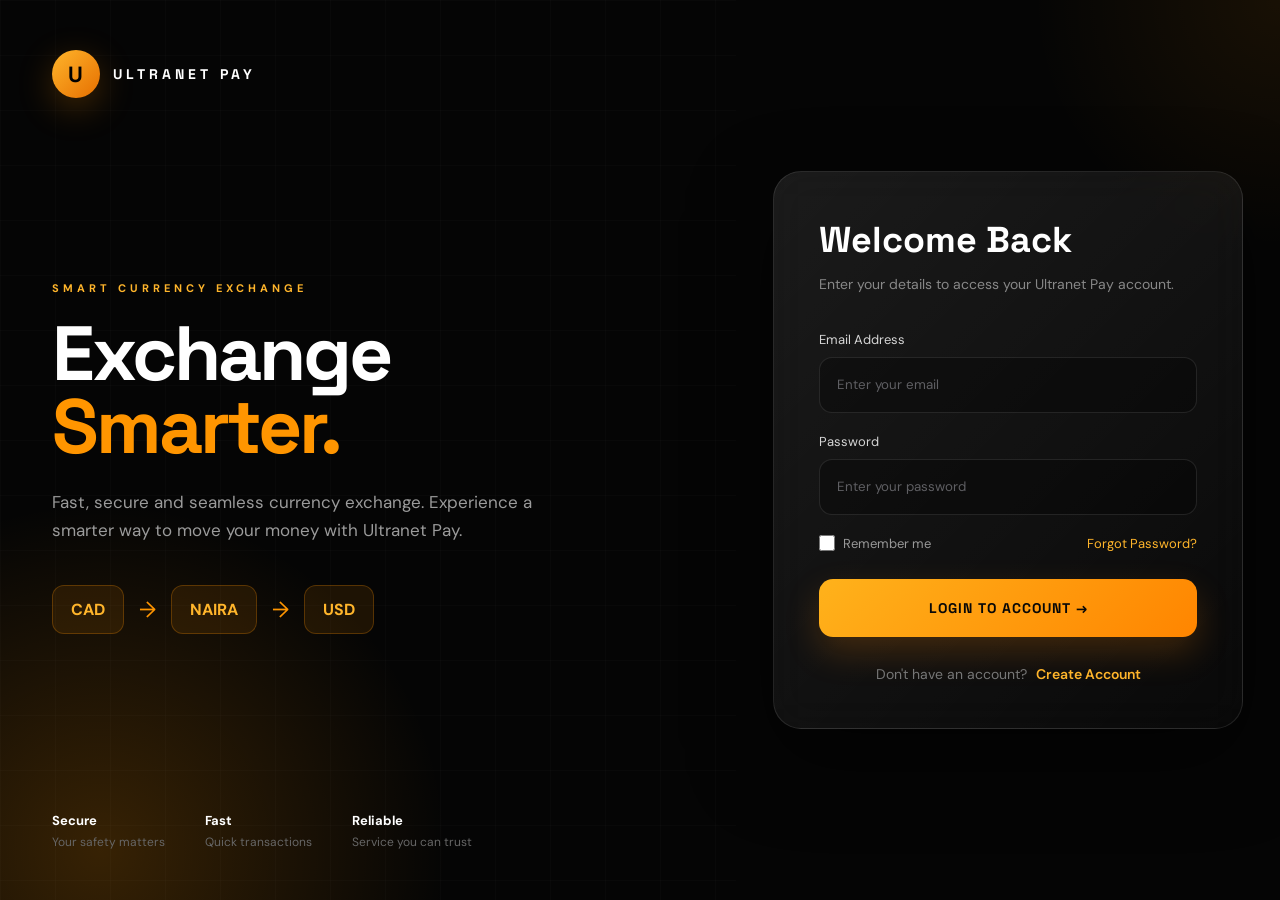
==== commit 7a4158bf: "Update dashboard.html" ====
--- a/dashboard.html
+++ b/dashboard.html
@@ -1,25 +1,47 @@
 <!DOCTYPE html>
 <html lang="en">
+
 <head>
+
     <meta charset="UTF-8">
-    <meta name="viewport" content="width=device-width, initial-scale=1.0">
+
+    <meta
+        name="viewport"
+        content="width=device-width, initial-scale=1.0"
+    >
 
     <title>Dashboard | Ultranet Pay</title>
 
-    <link rel="stylesheet" href="ultranet.css">
+    <link
+        rel="stylesheet"
+        href="ultranet.css"
+    >
+
 </head>
 
+
 <body>
 
     <main class="dashboard-page">
 
-        <!-- SIDEBAR -->
+
+        <!-- =========================
+             SIDEBAR
+        ========================== -->
+
         <aside class="sidebar">
 
-            <!-- Logo -->
-            <a href="dashboard.html" class="brand-logo">
-
-                <div class="brand-icon">U</div>
+
+            <!-- LOGO -->
+
+            <a
+                href="dashboard.html"
+                class="brand-logo"
+            >
+
+                <div class="brand-icon">
+                    U
+                </div>
 
                 <span class="brand-name">
                     ULTRANET PAY
@@ -28,322 +50,592 @@
             </a>
 
 
-            <!-- Navigation -->
+
+            <!-- =========================
+                 NAVIGATION
+            ========================== -->
+
             <nav class="dashboard-nav">
 
-                <a href="dashboard.html" class="nav-item active">
+
+                <a
+                    href="dashboard.html"
+                    class="nav-item active"
+                >
+
                     <span>⌂</span>
+
                     Dashboard
+
                 </a>
 
-                <a href="#services" class="nav-item">
+
+
+                <a
+                    href="services.html"
+                    class="nav-item"
+                >
+
                     <span>◈</span>
+
                     Services
+
                 </a>
 
-                <a href="#activity" class="nav-item">
+
+
+                <a
+                    href="#activity"
+                    class="nav-item"
+                >
+
                     <span>◷</span>
+
                     Activity
+
                 </a>
 
-                <a href="settings.html" class="nav-item">
+
+
+                <a
+                    href="settings.html"
+                    class="nav-item"
+                >
+
                     <span>⚙</span>
+
                     Settings
+
                 </a>
 
+
             </nav>
 
 
-            <!-- Support -->
+
+            <!-- =========================
+                 SIDEBAR BOTTOM
+            ========================== -->
+
             <div class="sidebar-bottom">
 
-                <a href="https://wa.me/12492884792" class="whatsapp-button" target="_blank">
-
-                    <span class="support-icon">?</span>
+
+                <!-- SUPPORT -->
+
+                <a
+                    href="https://wa.me/12492884792"
+                    target="_blank"
+                    class="support-card"
+                >
+
+                    <span class="support-icon">
+                        ?
+                    </span>
+
 
                     <div>
-                        <strong>Need Help?</strong>
-                        <small>Contact support</small>
+
+                        <strong>
+                            Need Help?
+                        </strong>
+
+                        <small>
+                            Contact support
+                        </small>
+
                     </div>
 
                 </a>
 
 
-                <a href="ultranet.html" class="logout-button">
+
+                <!-- LOGOUT -->
+
+                <a
+                    href="index.html"
+                    class="logout-button"
+                    id="logoutButton"
+                >
+
                     ← Log Out
+
                 </a>
 
+
             </div>
 
+
         </aside>
 
 
 
-        <!-- MAIN CONTENT -->
+        <!-- =========================
+             MAIN CONTENT
+        ========================== -->
+
         <section class="dashboard-content">
 
-            <!-- Top Bar -->
+
+            <!-- =========================
+                 HEADER
+            ========================== -->
+
             <header class="dashboard-header">
 
+
                 <div>
+
                     <p class="dashboard-date">
                         ULTRANET PAY DASHBOARD
                     </p>
 
+
                     <h1>
-                        Welcome back, <span id="userName">User</span>
+
+                        Welcome back,
+
+                        <span id="userName">
+                            User
+                        </span>
+
                     </h1>
-                </div>
-
+
+                </div>
+
+
+
+                <!-- PROFILE -->
 
                 <div class="profile-preview">
+
 
                     <div class="notification">
                         🔔
                     </div>
 
-                    <div class="user-avatar" id="userAvatar">
-    U
-</div>
-
-                </div>
+
+                    <div
+                        class="user-avatar"
+                        id="userAvatar"
+                    >
+
+                        U
+
+                    </div>
+
+
+                </div>
+
 
             </header>
 
 
 
-            <!-- HERO CARD -->
+            <!-- =========================
+                 HERO CARD
+            ========================== -->
+
             <section class="dashboard-hero">
 
-                <div class="hero-glow"></div>
 
                 <div class="dashboard-hero-content">
 
+
                     <span class="dashboard-tag">
+
                         SMART. FAST. RELIABLE.
+
                     </span>
 
+
+
                     <h2>
+
                         Your trusted partner for
-                        <span>seamless transactions.</span>
+
+                        <span>
+                            seamless transactions.
+                        </span>
+
                     </h2>
 
+
+
                     <p>
+
                         Need to exchange currency or make a payment?
                         Connect directly with the Ultranet Pay team
                         and we'll handle the rest.
+
                     </p>
+
 
 
                     <a
                         href="transaction.html"
                         class="whatsapp-button"
                     >
+
                         START A TRANSACTION →
+
                     </a>
 
-                </div>
-
+
+                </div>
+
+
+
+                <!-- CURRENCIES -->
 
                 <div class="hero-currency">
+
 
                     <div class="floating-currency">
                         USD
                     </div>
 
+
                     <div class="floating-currency middle">
                         CAD
                     </div>
 
+
                     <div class="floating-currency">
                         GBP
                     </div>
 
-                </div>
+
+                </div>
+
 
             </section>
 
 
 
-            <!-- SERVICES -->
+            <!-- =========================
+                 SERVICES
+            ========================== -->
+
             <section
                 class="dashboard-section"
                 id="services"
             >
 
+
                 <div class="section-heading">
+
+
                     <div>
+
+
                         <span>
                             WHAT WE OFFER
                         </span>
 
+
                         <h2>
                             Our Services
                         </h2>
-                    </div>
-
-                </div>
-
+
+
+                    </div>
+
+
+                </div>
+
+
+
+                <!-- SERVICE GRID -->
 
                 <div class="service-grid">
 
 
-                    <!-- SERVICE 1 -->
+                    <!-- CURRENCY EXCHANGE -->
+
                     <div class="service-card">
+
 
                         <div class="service-icon">
                             ⇄
                         </div>
 
+
                         <h3>
                             Currency Exchange
                         </h3>
 
+
                         <p>
+
                             Exchange your supported currencies
                             quickly and securely with our team.
+
                         </p>
 
-                        <a href="https://wa.me/12492884792" class="whatsapp-button" target="_blank">
+
+                        <a
+                            href="transaction.html"
+                        >
+
+                            START EXCHANGE →
+
                         </a>
 
-                    </div>
-
-
-
-                    <!-- SERVICE 2 -->
+
+                    </div>
+
+
+
+                    <!-- INTERNATIONAL PAYMENTS -->
+
                     <div class="service-card">
+
 
                         <div class="service-icon">
                             ◎
                         </div>
 
+
                         <h3>
                             International Payments
                         </h3>
 
+
                         <p>
+
                             Make international payments
                             with a simple and reliable process.
+
                         </p>
 
-                        <a href="https://wa.me/12492884792" class="whatsapp-button" target="_blank">
+
+                        <a
+                            href="transaction.html"
+                        >
+
+                            MAKE A PAYMENT →
+
                         </a>
 
-                    </div>
-
-
-
-                    <!-- SERVICE 3 -->
+
+                    </div>
+
+
+
+                    <!-- PERSONAL ASSISTANCE -->
+
                     <div class="service-card">
+
 
                         <div class="service-icon">
                             ◇
                         </div>
 
+
                         <h3>
                             Personal Assistance
                         </h3>
 
+
                         <p>
+
                             Need something specific?
-                            Speak directly with our team.
+                            Speak directly with our team
+                            for personalised assistance.
+
                         </p>
 
-                        <a href="https://wa.me/12492884792" class="whatsapp-button" target="_blank">
+
+                        <a
+                            href="https://wa.me/12492884792"
+                            target="_blank"
+                        >
+
+                            CONTACT SUPPORT →
+
                         </a>
 
-                    </div>
-
-
-                </div>
+
+                    </div>
+
+
+                </div>
+
 
             </section>
 
 
 
-            <!-- ACTIVITY -->
+            <!-- =========================
+                 ACTIVITY
+            ========================== -->
+
             <section
                 class="dashboard-section"
                 id="activity"
             >
 
+
                 <div class="section-heading">
 
+
                     <div>
+
 
                         <span>
                             YOUR ACCOUNT
                         </span>
 
+
                         <h2>
                             Recent Activity
                         </h2>
 
-                    </div>
-
-                </div>
-
+
+                    </div>
+
+
+                </div>
+
+
+
+                <!-- ACTIVITY CARD -->
 
                 <div class="activity-card">
+
 
                     <div class="activity-icon">
                         ◷
                     </div>
 
+
+
                     <div>
+
 
                         <h3>
                             No recent activity yet
                         </h3>
 
+
                         <p>
-                            Your transaction activity will
-                            appear here.
+
+                            Your transaction activity
+                            will appear here.
+
                         </p>
 
-                    </div>
-
-                </div>
+
+                    </div>
+
+
+                </div>
+
 
             </section>
 
+
         </section>
 
+
     </main>
 
+
+
+    <!-- =========================
+         JAVASCRIPT
+    ========================== -->
+
     <script>
 
-    const userName =
-        localStorage.getItem(
-            "ultranetName"
+
+        /* =========================
+           USER DATA
+        ========================== */
+
+        const userName =
+            localStorage.getItem(
+                "ultranetName"
+            );
+
+
+        const dashboardName =
+            document.getElementById(
+                "userName"
+            );
+
+
+        const userAvatar =
+            document.getElementById(
+                "userAvatar"
+            );
+
+
+        /* =========================
+           LOAD USER
+        ========================== */
+
+        if (userName) {
+
+
+            dashboardName.textContent =
+                userName;
+
+
+            userAvatar.textContent =
+                userName
+                    .charAt(0)
+                    .toUpperCase();
+
+
+        } else {
+
+
+            /*
+             Redirect user if they
+             are not logged in
+            */
+
+            window.location.href =
+                "index.html";
+
+
+        }
+
+
+
+        /* =========================
+           LOGOUT
+        ========================== */
+
+        const logoutButton =
+            document.getElementById(
+                "logoutButton"
+            );
+
+
+        logoutButton.addEventListener(
+            "click",
+            function () {
+
+
+                localStorage.removeItem(
+                    "ultranetName"
+                );
+
+
+                localStorage.removeItem(
+                    "ultranetEmail"
+                );
+
+
+            }
         );
 
 
-    const dashboardName =
-        document.getElementById(
-            "userName"
-        );
-
-
-    const userAvatar =
-        document.getElementById(
-            "userAvatar"
-        );
-
-
-    if (userName) {
-
-        dashboardName.textContent =
-            userName;
-
-
-        userAvatar.textContent =
-            userName.charAt(0).toUpperCase();
-
-    }
-
-</script>
+    </script>
+
 
 </body>
-</html>+
+</html>
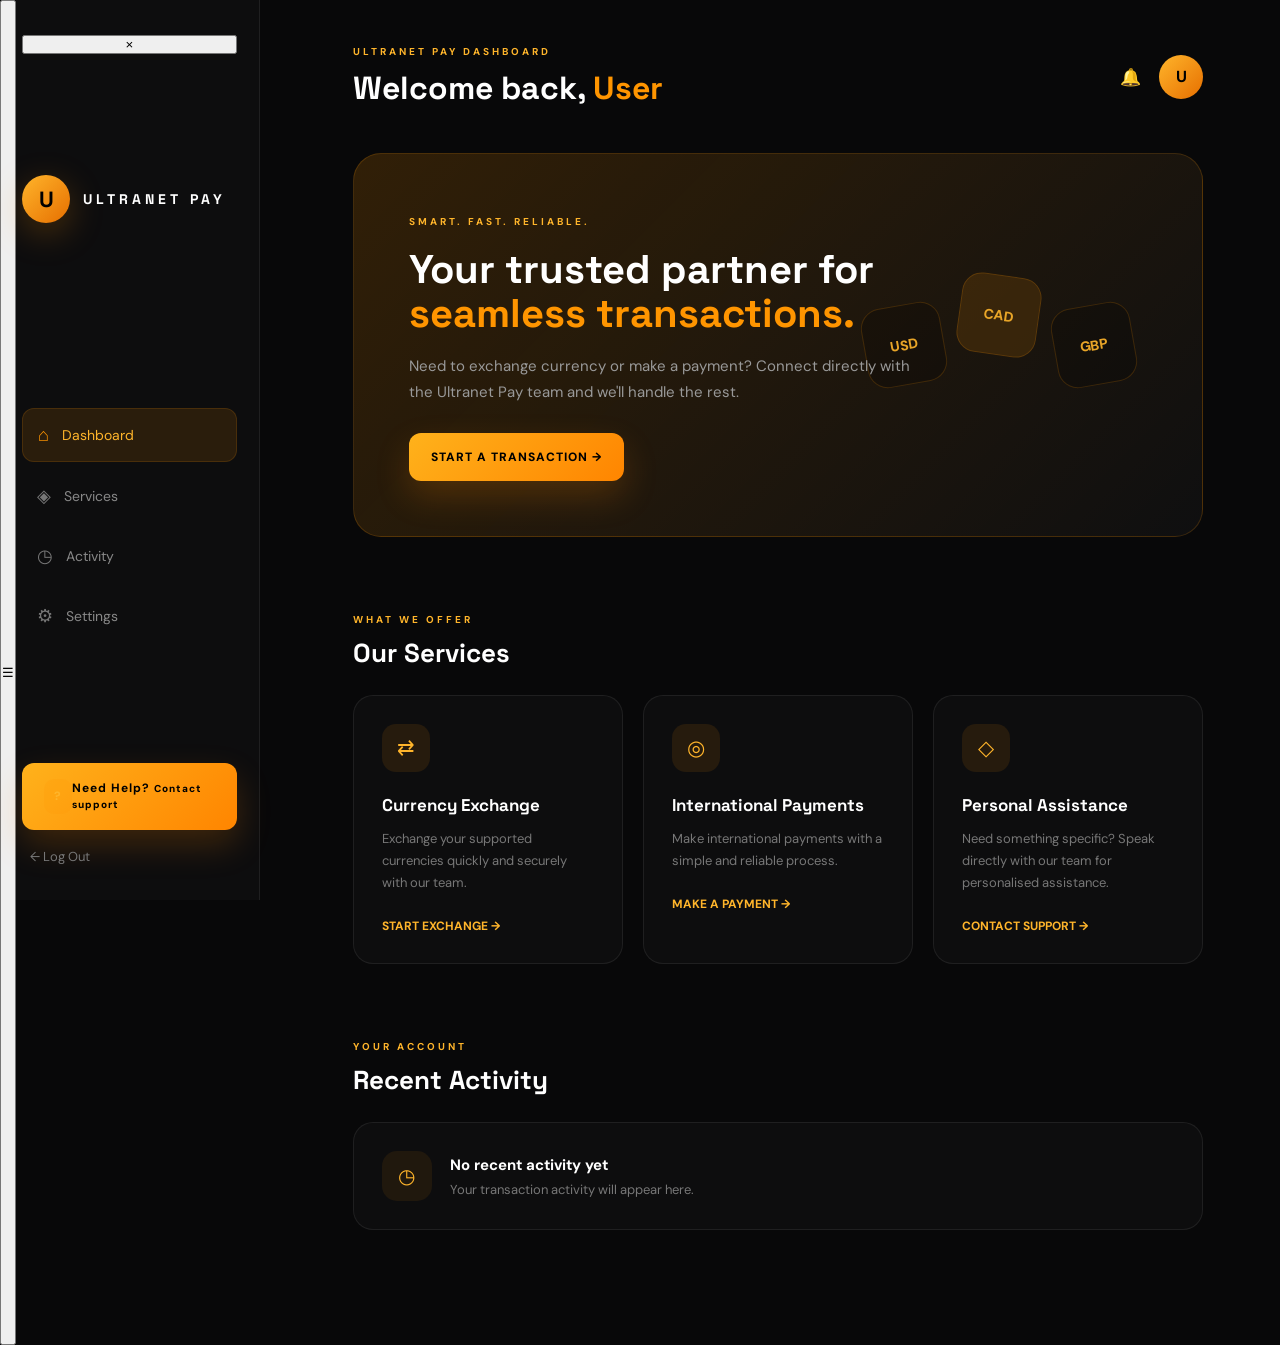
==== commit be566902: "Update dashboard.html" ====
--- a/dashboard.html
+++ b/dashboard.html
@@ -2,21 +2,14 @@
 <html lang="en">
 
 <head>
-
     <meta charset="UTF-8">
 
-    <meta
-        name="viewport"
-        content="width=device-width, initial-scale=1.0"
-    >
+    <meta name="viewport"
+        content="width=device-width, initial-scale=1.0">
 
     <title>Dashboard | Ultranet Pay</title>
 
-    <link
-        rel="stylesheet"
-        href="ultranet.css"
-    >
-
+    <link rel="stylesheet" href="ultranet.css">
 </head>
 
 
@@ -25,15 +18,41 @@
     <main class="dashboard-page">
 
 
-        <!-- =========================
-             SIDEBAR
-        ========================== -->
-
-        <aside class="sidebar">
-
-
-            <!-- LOGO -->
-
+        <!-- MOBILE MENU BUTTON -->
+        <button
+            class="mobile-menu-button"
+            id="mobileMenuButton"
+            aria-label="Open Menu"
+        >
+            ☰
+        </button>
+
+
+        <!-- MOBILE OVERLAY -->
+        <div
+            class="mobile-menu-overlay"
+            id="mobileMenuOverlay"
+        ></div>
+
+
+        <!-- SIDEBAR -->
+        <aside
+            class="sidebar"
+            id="sidebar"
+        >
+
+
+            <!-- MOBILE CLOSE BUTTON -->
+            <button
+                class="mobile-close-button"
+                id="mobileCloseButton"
+                aria-label="Close Menu"
+            >
+                ×
+            </button>
+
+
+            <!-- Logo -->
             <a
                 href="dashboard.html"
                 class="brand-logo"
@@ -50,89 +69,61 @@
             </a>
 
 
-
-            <!-- =========================
-                 NAVIGATION
-            ========================== -->
-
+            <!-- Navigation -->
             <nav class="dashboard-nav">
-
 
                 <a
                     href="dashboard.html"
                     class="nav-item active"
                 >
-
                     <span>⌂</span>
-
                     Dashboard
-
                 </a>
 
 
-
                 <a
-                    href="services.html"
+                    href="#services"
                     class="nav-item"
                 >
-
                     <span>◈</span>
-
                     Services
-
                 </a>
-
 
 
                 <a
                     href="#activity"
                     class="nav-item"
                 >
-
                     <span>◷</span>
-
                     Activity
-
                 </a>
-
 
 
                 <a
                     href="settings.html"
                     class="nav-item"
                 >
-
                     <span>⚙</span>
-
                     Settings
-
                 </a>
 
-
             </nav>
 
 
-
-            <!-- =========================
-                 SIDEBAR BOTTOM
-            ========================== -->
-
+            <!-- Support -->
             <div class="sidebar-bottom">
 
-
-                <!-- SUPPORT -->
 
                 <a
                     href="https://wa.me/12492884792"
+                    class="whatsapp-button"
                     target="_blank"
-                    class="support-card"
                 >
 
                     <span class="support-icon">
                         ?
                     </span>
 
-
                     <div>
 
                         <strong>
@@ -148,38 +139,23 @@
                 </a>
 
 
-
-                <!-- LOGOUT -->
-
                 <a
-                    href="index.html"
+                    href="ultranet.html"
                     class="logout-button"
-                    id="logoutButton"
-                >
-
+                >
                     ← Log Out
-
                 </a>
 
-
             </div>
 
-
         </aside>
 
 
-
-        <!-- =========================
-             MAIN CONTENT
-        ========================== -->
-
+        <!-- MAIN CONTENT -->
         <section class="dashboard-content">
 
 
-            <!-- =========================
-                 HEADER
-            ========================== -->
-
+            <!-- TOP BAR -->
             <header class="dashboard-header">
 
 
@@ -191,23 +167,16 @@
 
 
                     <h1>
-
                         Welcome back,
-
                         <span id="userName">
                             User
                         </span>
-
                     </h1>
 
                 </div>
 
 
-
-                <!-- PROFILE -->
-
                 <div class="profile-preview">
-
 
                     <div class="notification">
                         🔔
@@ -218,35 +187,29 @@
                         class="user-avatar"
                         id="userAvatar"
                     >
-
                         U
-
-                    </div>
-
-
-                </div>
-
+                    </div>
+
+                </div>
 
             </header>
 
 
 
-            <!-- =========================
-                 HERO CARD
-            ========================== -->
-
+            <!-- HERO CARD -->
             <section class="dashboard-hero">
 
 
-                <div class="dashboard-hero-content">
-
+                <div class="hero-glow"></div>
+
+
+                <div
+                    class="dashboard-hero-content"
+                >
 
                     <span class="dashboard-tag">
-
                         SMART. FAST. RELIABLE.
-
                     </span>
-
 
 
                     <h2>
@@ -260,42 +223,40 @@
                     </h2>
 
 
-
                     <p>
 
-                        Need to exchange currency or make a payment?
-                        Connect directly with the Ultranet Pay team
-                        and we'll handle the rest.
+                        Need to exchange currency or
+                        make a payment?
+
+                        Connect directly with the
+                        Ultranet Pay team and we'll
+                        handle the rest.
 
                     </p>
-
 
 
                     <a
                         href="transaction.html"
                         class="whatsapp-button"
                     >
-
                         START A TRANSACTION →
-
                     </a>
 
-
                 </div>
 
 
 
                 <!-- CURRENCIES -->
-
                 <div class="hero-currency">
-
 
                     <div class="floating-currency">
                         USD
                     </div>
 
 
-                    <div class="floating-currency middle">
+                    <div
+                        class="floating-currency middle"
+                    >
                         CAD
                     </div>
 
@@ -304,18 +265,13 @@
                         GBP
                     </div>
 
-
-                </div>
-
+                </div>
 
             </section>
 
 
 
-            <!-- =========================
-                 SERVICES
-            ========================== -->
-
+            <!-- SERVICES -->
             <section
                 class="dashboard-section"
                 id="services"
@@ -324,9 +280,7 @@
 
                 <div class="section-heading">
 
-
                     <div>
-
 
                         <span>
                             WHAT WE OFFER
@@ -337,23 +291,17 @@
                             Our Services
                         </h2>
 
-
-                    </div>
-
-
-                </div>
-
-
-
-                <!-- SERVICE GRID -->
+                    </div>
+
+                </div>
+
+
 
                 <div class="service-grid">
 
 
-                    <!-- CURRENCY EXCHANGE -->
-
+                    <!-- SERVICE 1 -->
                     <div class="service-card">
-
 
                         <div class="service-icon">
                             ⇄
@@ -366,30 +314,24 @@
 
 
                         <p>
-
-                            Exchange your supported currencies
-                            quickly and securely with our team.
-
+                            Exchange your supported
+                            currencies quickly and
+                            securely with our team.
                         </p>
 
 
                         <a
                             href="transaction.html"
                         >
-
                             START EXCHANGE →
-
                         </a>
 
-
-                    </div>
-
-
-
-                    <!-- INTERNATIONAL PAYMENTS -->
-
+                    </div>
+
+
+
+                    <!-- SERVICE 2 -->
                     <div class="service-card">
-
 
                         <div class="service-icon">
                             ◎
@@ -402,30 +344,24 @@
 
 
                         <p>
-
                             Make international payments
-                            with a simple and reliable process.
-
+                            with a simple and reliable
+                            process.
                         </p>
 
 
                         <a
                             href="transaction.html"
                         >
-
                             MAKE A PAYMENT →
-
                         </a>
 
-
-                    </div>
-
-
-
-                    <!-- PERSONAL ASSISTANCE -->
-
+                    </div>
+
+
+
+                    <!-- SERVICE 3 -->
                     <div class="service-card">
-
 
                         <div class="service-icon">
                             ◇
@@ -438,11 +374,10 @@
 
 
                         <p>
-
                             Need something specific?
-                            Speak directly with our team
-                            for personalised assistance.
-
+                            Speak directly with our
+                            team for personalised
+                            assistance.
                         </p>
 
 
@@ -450,26 +385,19 @@
                             href="https://wa.me/12492884792"
                             target="_blank"
                         >
-
                             CONTACT SUPPORT →
-
                         </a>
 
-
-                    </div>
-
-
-                </div>
-
+                    </div>
+
+
+                </div>
 
             </section>
 
 
 
-            <!-- =========================
-                 ACTIVITY
-            ========================== -->
-
+            <!-- ACTIVITY -->
             <section
                 class="dashboard-section"
                 id="activity"
@@ -478,9 +406,7 @@
 
                 <div class="section-heading">
 
-
                     <div>
-
 
                         <span>
                             YOUR ACCOUNT
@@ -491,15 +417,11 @@
                             Recent Activity
                         </h2>
 
-
-                    </div>
-
-
-                </div>
-
-
-
-                <!-- ACTIVITY CARD -->
+                    </div>
+
+                </div>
+
+
 
                 <div class="activity-card">
 
@@ -509,9 +431,7 @@
                     </div>
 
 
-
                     <div>
-
 
                         <h3>
                             No recent activity yet
@@ -519,15 +439,11 @@
 
 
                         <p>
-
                             Your transaction activity
                             will appear here.
-
                         </p>
 
-
-                    </div>
-
+                    </div>
 
                 </div>
 
@@ -542,16 +458,12 @@
 
 
 
-    <!-- =========================
-         JAVASCRIPT
-    ========================== -->
+    <!-- JAVASCRIPT -->
 
     <script>
 
 
-        /* =========================
-           USER DATA
-        ========================== */
+        /* USER DETAILS */
 
         const userName =
             localStorage.getItem(
@@ -571,12 +483,7 @@
             );
 
 
-        /* =========================
-           LOAD USER
-        ========================== */
-
         if (userName) {
-
 
             dashboardName.textContent =
                 userName;
@@ -584,55 +491,98 @@
 
             userAvatar.textContent =
                 userName
-                    .charAt(0)
-                    .toUpperCase();
-
-
-        } else {
-
-
-            /*
-             Redirect user if they
-             are not logged in
-            */
-
-            window.location.href =
-                "index.html";
-
+                .charAt(0)
+                .toUpperCase();
 
         }
 
 
 
-        /* =========================
-           LOGOUT
-        ========================== */
-
-        const logoutButton =
+        /* MOBILE MENU */
+
+        const mobileMenuButton =
             document.getElementById(
-                "logoutButton"
-            );
-
-
-        logoutButton.addEventListener(
+                "mobileMenuButton"
+            );
+
+
+        const mobileCloseButton =
+            document.getElementById(
+                "mobileCloseButton"
+            );
+
+
+        const sidebar =
+            document.getElementById(
+                "sidebar"
+            );
+
+
+        const mobileMenuOverlay =
+            document.getElementById(
+                "mobileMenuOverlay"
+            );
+
+
+        /* OPEN MENU */
+
+        mobileMenuButton.addEventListener(
             "click",
             function () {
 
-
-                localStorage.removeItem(
-                    "ultranetName"
+                sidebar.classList.add(
+                    "mobile-sidebar-open"
                 );
 
 
-                localStorage.removeItem(
-                    "ultranetEmail"
+                mobileMenuOverlay.classList.add(
+                    "mobile-overlay-open"
                 );
-
 
             }
         );
 
 
+
+        /* CLOSE MENU BUTTON */
+
+        mobileCloseButton.addEventListener(
+            "click",
+            function () {
+
+                sidebar.classList.remove(
+                    "mobile-sidebar-open"
+                );
+
+
+                mobileMenuOverlay.classList.remove(
+                    "mobile-overlay-open"
+                );
+
+            }
+        );
+
+
+
+        /* CLOSE WHEN OVERLAY IS CLICKED */
+
+        mobileMenuOverlay.addEventListener(
+            "click",
+            function () {
+
+                sidebar.classList.remove(
+                    "mobile-sidebar-open"
+                );
+
+
+                mobileMenuOverlay.classList.remove(
+                    "mobile-overlay-open"
+                );
+
+            }
+        );
+
+
     </script>
 
 
--- a/ultranet.css
+++ b/ultranet.css
@@ -3553,4 +3553,294 @@
         align-items: flex-start;
     }
 
-}+}
+
+/* =========================
+   FINAL MOBILE FIX
+========================= */
+
+@media (max-width: 1200px) {
+
+    .dashboard-page {
+        display: block;
+    }
+
+    .sidebar {
+        width: 100%;
+        min-height: auto;
+        height: auto;
+
+        position: relative;
+
+        padding: 20px 25px;
+
+        display: flex;
+        flex-direction: row;
+        align-items: center;
+        justify-content: space-between;
+
+        border-right: none;
+
+        border-bottom:
+            1px solid
+            rgba(255,255,255,.07);
+    }
+
+
+    .dashboard-nav {
+        display: none;
+    }
+
+
+    .sidebar-bottom {
+        display: none;
+    }
+
+
+    .dashboard-content,
+    .services-content,
+    .settings-content,
+    .transaction-content {
+
+        width: 100%;
+
+        margin-left: 0;
+
+        max-width: 100%;
+
+        padding: 35px 20px;
+    }
+
+}
+
+
+/* PHONE FIX */
+
+@media (max-width: 600px) {
+
+    html,
+    body {
+        width: 100%;
+        overflow-x: hidden;
+    }
+
+
+    .dashboard-header {
+        flex-wrap: wrap;
+        gap: 20px;
+    }
+
+
+    .dashboard-hero {
+        padding: 30px 22px;
+    }
+
+
+    .dashboard-hero h2 {
+        font-size: 28px;
+    }
+
+
+    .service-grid {
+        grid-template-columns: 1fr;
+    }
+
+
+    .profile-preview {
+        gap: 12px;
+    }
+
+}
+
+/* =========================================
+   MOBILE DASHBOARD FIX
+========================================= */
+
+@media screen and (max-width: 768px) {
+
+    * {
+        box-sizing: border-box !important;
+    }
+
+    html,
+    body {
+        width: 100% !important;
+        max-width: 100% !important;
+        overflow-x: hidden !important;
+        margin: 0 !important;
+    }
+
+    .dashboard-page {
+        display: block !important;
+        width: 100% !important;
+        min-width: 0 !important;
+    }
+
+
+    /* HIDE DESKTOP SIDEBAR */
+    .sidebar {
+        display: none !important;
+        width: 0 !important;
+    }
+
+
+    /* MAIN CONTENT */
+    .dashboard-content {
+        width: 100% !important;
+        max-width: 100% !important;
+        min-width: 0 !important;
+
+        margin: 0 !important;
+        padding: 25px 20px 50px !important;
+    }
+
+
+    /* HEADER */
+    .dashboard-header {
+        width: 100% !important;
+
+        display: flex !important;
+        justify-content: space-between !important;
+        align-items: flex-start !important;
+
+        gap: 15px !important;
+        margin-bottom: 30px !important;
+    }
+
+
+    .dashboard-header h1 {
+        font-size: 30px !important;
+        line-height: 1.3 !important;
+        word-break: normal !important;
+    }
+
+
+    .dashboard-date {
+        font-size: 10px !important;
+    }
+
+
+    /* PROFILE */
+    .profile-preview {
+        flex-shrink: 0 !important;
+    }
+
+
+    /* HERO */
+    .dashboard-hero {
+        width: 100% !important;
+        min-width: 0 !important;
+
+        padding: 35px 25px !important;
+        margin: 0 0 50px !important;
+
+        overflow: hidden !important;
+    }
+
+
+    .dashboard-hero-content {
+        width: 100% !important;
+        position: relative !important;
+        z-index: 2 !important;
+    }
+
+
+    .dashboard-hero h2 {
+        font-size: 34px !important;
+        line-height: 1.25 !important;
+    }
+
+
+    .dashboard-hero p {
+        font-size: 16px !important;
+        line-height: 1.7 !important;
+    }
+
+
+    /* HIDE FLOATING CURRENCIES ON MOBILE */
+    .hero-currency {
+        display: none !important;
+    }
+
+
+    /* SECTIONS */
+    .dashboard-section {
+        width: 100% !important;
+        max-width: 100% !important;
+
+        margin: 0 0 50px !important;
+    }
+
+
+    .section-heading h2 {
+        font-size: 30px !important;
+    }
+
+
+    /* SERVICES */
+    .service-grid {
+        display: grid !important;
+        grid-template-columns: 1fr !important;
+
+        width: 100% !important;
+
+        gap: 20px !important;
+    }
+
+
+    .service-card {
+        width: 100% !important;
+        min-width: 0 !important;
+
+        padding: 30px !important;
+    }
+
+
+    /* ACTIVITY */
+    .activity-card {
+        width: 100% !important;
+        min-width: 0 !important;
+
+        padding: 25px !important;
+    }
+
+}
+
+
+/* EXTRA SMALL PHONES */
+
+@media screen and (max-width: 480px) {
+
+    .dashboard-content {
+        padding: 20px 16px 40px !important;
+    }
+
+
+    .dashboard-header h1 {
+        font-size: 25px !important;
+    }
+
+
+    .dashboard-hero {
+        padding: 30px 22px !important;
+    }
+
+
+    .dashboard-hero h2 {
+        font-size: 29px !important;
+    }
+
+
+    .dashboard-hero p {
+        font-size: 15px !important;
+    }
+
+
+    .main-button,
+    .dashboard-hero .whatsapp-button {
+        width: 100% !important;
+        text-align: center !important;
+        justify-content: center !important;
+    }
+
+}
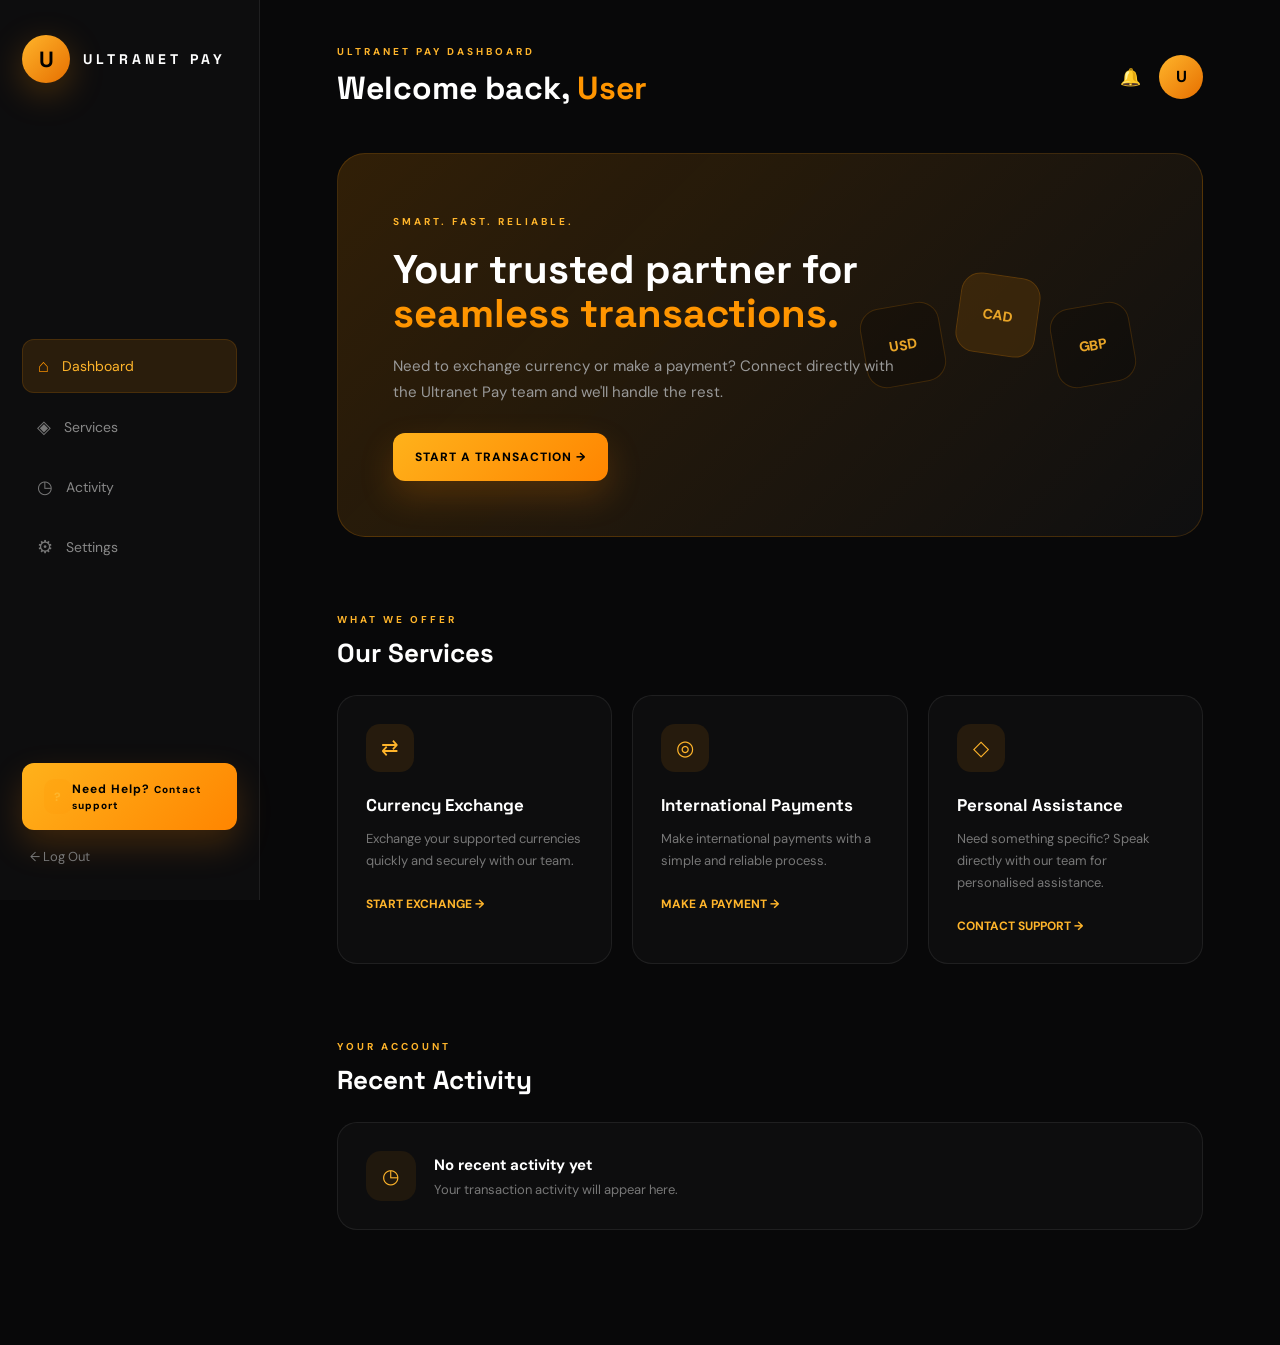
==== commit 25260963: "Update dashboard.html" ====
--- a/dashboard.html
+++ b/dashboard.html
@@ -208,7 +208,7 @@
                 >
 
                     <span class="dashboard-tag">
-                        SMART. FAST. RELIABLE.
+                        SMART. FAST. RELIABLE. 
                     </span>
 
 
@@ -235,11 +235,8 @@
                     </p>
 
 
-                    <a
-                        href="transaction.html"
-                        class="whatsapp-button"
-                    >
-                        START A TRANSACTION →
+                    <a href="transaction.html" class="whatsapp-button">
+    START A TRANSACTION →
                     </a>
 
                 </div>
--- a/ultranet.css
+++ b/ultranet.css
@@ -3844,3 +3844,172 @@
     }
 
 }
+
+/* ========================================
+   MOBILE SLIDE MENU
+======================================== */
+
+.mobile-menu-button,
+.mobile-close-button,
+.mobile-menu-overlay {
+    display: none;
+}
+
+
+@media screen and (max-width: 768px) {
+
+
+    /* MOBILE MENU BUTTON */
+
+    .mobile-menu-button {
+
+        display: flex !important;
+
+        align-items: center;
+        justify-content: center;
+
+        position: fixed;
+
+        top: 155px;
+        left: 18px;
+
+        width: 48px;
+        height: 48px;
+
+        background: #ff9800;
+
+        color: #111;
+
+        border: none;
+        border-radius: 12px;
+
+        font-size: 25px;
+
+        cursor: pointer;
+
+        z-index: 2000;
+
+        box-shadow:
+            0 8px 25px
+            rgba(255, 152, 0, 0.25);
+
+    }
+
+
+
+    /* SIDEBAR */
+
+    .sidebar {
+
+        display: flex !important;
+
+        position: fixed !important;
+
+        top: 0 !important;
+        left: -300px !important;
+
+        width: 280px !important;
+        height: 100vh !important;
+
+        z-index: 3000 !important;
+
+        transition:
+            left 0.35s ease !important;
+
+    }
+
+
+
+    /* OPEN SIDEBAR */
+
+    .sidebar.mobile-sidebar-open {
+
+        left: 0 !important;
+
+    }
+
+
+
+    /* CLOSE BUTTON */
+
+    .mobile-close-button {
+
+        display: flex !important;
+
+        align-items: center;
+        justify-content: center;
+
+        position: absolute;
+
+        top: 20px;
+        right: 15px;
+
+        width: 42px;
+        height: 42px;
+
+        background: transparent;
+
+        color: #ffffff;
+
+        border: none;
+
+        font-size: 32px;
+
+        cursor: pointer;
+
+        z-index: 3001;
+
+    }
+
+
+
+    /* OVERLAY */
+
+    .mobile-menu-overlay {
+
+        display: block !important;
+
+        position: fixed;
+
+        top: 0;
+        left: 0;
+
+        width: 100%;
+        height: 100%;
+
+        background:
+            rgba(0, 0, 0, 0.7);
+
+        opacity: 0;
+
+        visibility: hidden;
+
+        transition:
+            0.3s ease;
+
+        z-index: 2500;
+
+    }
+
+
+
+    .mobile-menu-overlay.mobile-overlay-open {
+
+        opacity: 1;
+
+        visibility: visible;
+
+    }
+
+
+
+    /* GIVE HEADER SPACE FOR MENU */
+
+    .dashboard-content {
+
+        padding-top: 90px !important;
+
+    }
+
+
+}
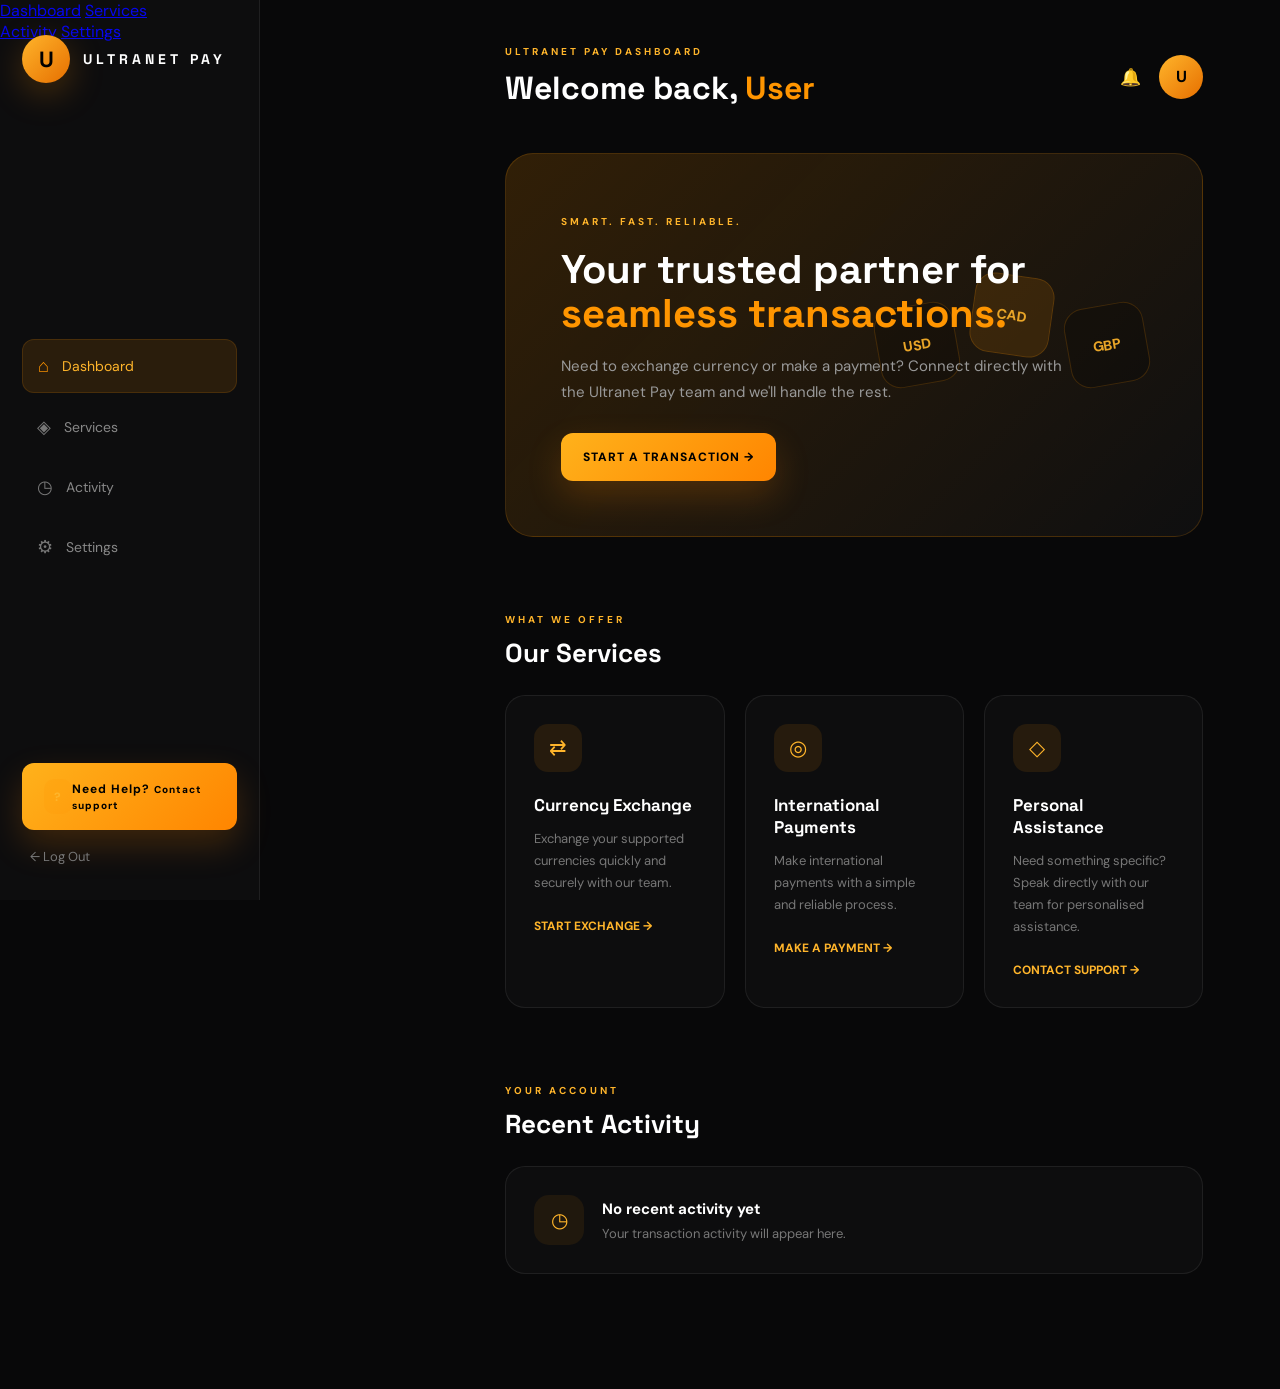
==== commit ace00519: "Update dashboard.html" ====
--- a/dashboard.html
+++ b/dashboard.html
@@ -16,41 +16,18 @@
 <body>
 
     <main class="dashboard-page">
-
-
-        <!-- MOBILE MENU BUTTON -->
-        <button
-            class="mobile-menu-button"
-            id="mobileMenuButton"
-            aria-label="Open Menu"
-        >
-            ☰
-        </button>
-
-
-        <!-- MOBILE OVERLAY -->
-        <div
-            class="mobile-menu-overlay"
-            id="mobileMenuOverlay"
-        ></div>
-
+        <nav class="mobile-nav">
+    <a href="dashboard.html" class="active">Dashboard</a>
+    <a href="services.html">Services</a>
+    <a href="#activity">Activity</a>
+    <a href="settings.html">Settings</a>
+        </nav>
 
         <!-- SIDEBAR -->
         <aside
             class="sidebar"
             id="sidebar"
         >
-
-
-            <!-- MOBILE CLOSE BUTTON -->
-            <button
-                class="mobile-close-button"
-                id="mobileCloseButton"
-                aria-label="Close Menu"
-            >
-                ×
-            </button>
-
 
             <!-- Logo -->
             <a
@@ -494,92 +471,6 @@
         }
 
 
-
-        /* MOBILE MENU */
-
-        const mobileMenuButton =
-            document.getElementById(
-                "mobileMenuButton"
-            );
-
-
-        const mobileCloseButton =
-            document.getElementById(
-                "mobileCloseButton"
-            );
-
-
-        const sidebar =
-            document.getElementById(
-                "sidebar"
-            );
-
-
-        const mobileMenuOverlay =
-            document.getElementById(
-                "mobileMenuOverlay"
-            );
-
-
-        /* OPEN MENU */
-
-        mobileMenuButton.addEventListener(
-            "click",
-            function () {
-
-                sidebar.classList.add(
-                    "mobile-sidebar-open"
-                );
-
-
-                mobileMenuOverlay.classList.add(
-                    "mobile-overlay-open"
-                );
-
-            }
-        );
-
-
-
-        /* CLOSE MENU BUTTON */
-
-        mobileCloseButton.addEventListener(
-            "click",
-            function () {
-
-                sidebar.classList.remove(
-                    "mobile-sidebar-open"
-                );
-
-
-                mobileMenuOverlay.classList.remove(
-                    "mobile-overlay-open"
-                );
-
-            }
-        );
-
-
-
-        /* CLOSE WHEN OVERLAY IS CLICKED */
-
-        mobileMenuOverlay.addEventListener(
-            "click",
-            function () {
-
-                sidebar.classList.remove(
-                    "mobile-sidebar-open"
-                );
-
-
-                mobileMenuOverlay.classList.remove(
-                    "mobile-overlay-open"
-                );
-
-            }
-        );
-
-
     </script>
 
 
--- a/ultranet.css
+++ b/ultranet.css
@@ -3845,171 +3845,39 @@
 
 }
 
-/* ========================================
-   MOBILE SLIDE MENU
-======================================== */
-
-.mobile-menu-button,
-.mobile-close-button,
-.mobile-menu-overlay {
-    display: none;
-}
-
+
+}
+
+/* ============================
+   MOBILE NAVIGATION
+============================ */
 
 @media screen and (max-width: 768px) {
 
-
-    /* MOBILE MENU BUTTON */
-
-    .mobile-menu-button {
-
-        display: flex !important;
-
+    /* Hide desktop sidebar */
+    .sidebar {
+        display: none;
+    }
+
+    /* Mobile navigation */
+    .mobile-nav {
+        display: flex;
         align-items: center;
-        justify-content: center;
-
-        position: fixed;
-
-        top: 155px;
-        left: 18px;
-
-        width: 48px;
-        height: 48px;
-
-        background: #ff9800;
-
-        color: #111;
-
-        border: none;
-        border-radius: 12px;
-
-        font-size: 25px;
-
-        cursor: pointer;
-
-        z-index: 2000;
-
-        box-shadow:
-            0 8px 25px
-            rgba(255, 152, 0, 0.25);
-
-    }
-
-
-
-    /* SIDEBAR */
-
-    .sidebar {
-
-        display: flex !important;
-
-        position: fixed !important;
-
-        top: 0 !important;
-        left: -300px !important;
-
-        width: 280px !important;
-        height: 100vh !important;
-
-        z-index: 3000 !important;
-
-        transition:
-            left 0.35s ease !important;
-
-    }
-
-
-
-    /* OPEN SIDEBAR */
-
-    .sidebar.mobile-sidebar-open {
-
-        left: 0 !important;
-
-    }
-
-
-
-    /* CLOSE BUTTON */
-
-    .mobile-close-button {
-
-        display: flex !important;
-
-        align-items: center;
-        justify-content: center;
-
-        position: absolute;
-
-        top: 20px;
-        right: 15px;
-
-        width: 42px;
-        height: 42px;
-
-        background: transparent;
-
-        color: #ffffff;
-
-        border: none;
-
-        font-size: 32px;
-
-        cursor: pointer;
-
-        z-index: 3001;
-
-    }
-
-
-
-    /* OVERLAY */
-
-    .mobile-menu-overlay {
-
-        display: block !important;
-
-        position: fixed;
-
-        top: 0;
-        left: 0;
-
+        justify-content: space-around;
         width: 100%;
-        height: 100%;
-
-        background:
-            rgba(0, 0, 0, 0.7);
-
-        opacity: 0;
-
-        visibility: hidden;
-
-        transition:
-            0.3s ease;
-
-        z-index: 2500;
-
-    }
-
-
-
-    .mobile-menu-overlay.mobile-overlay-open {
-
-        opacity: 1;
-
-        visibility: visible;
-
-    }
-
-
-
-    /* GIVE HEADER SPACE FOR MENU */
-
-    .dashboard-content {
-
-        padding-top: 90px !important;
-
-    }
-
-
-}
+        padding: 14px 10px;
+        background: #111111;
+        border-bottom: 1px solid rgba(255, 255, 255, 0.08);
+    }
+
+    .mobile-nav a {
+        color: #888;
+        text-decoration: none;
+        font-size: 11px;
+        font-weight: 600;
+    }
+
+    .mobile-nav a.active {
+        color: #ff9800;
+    }
+}
